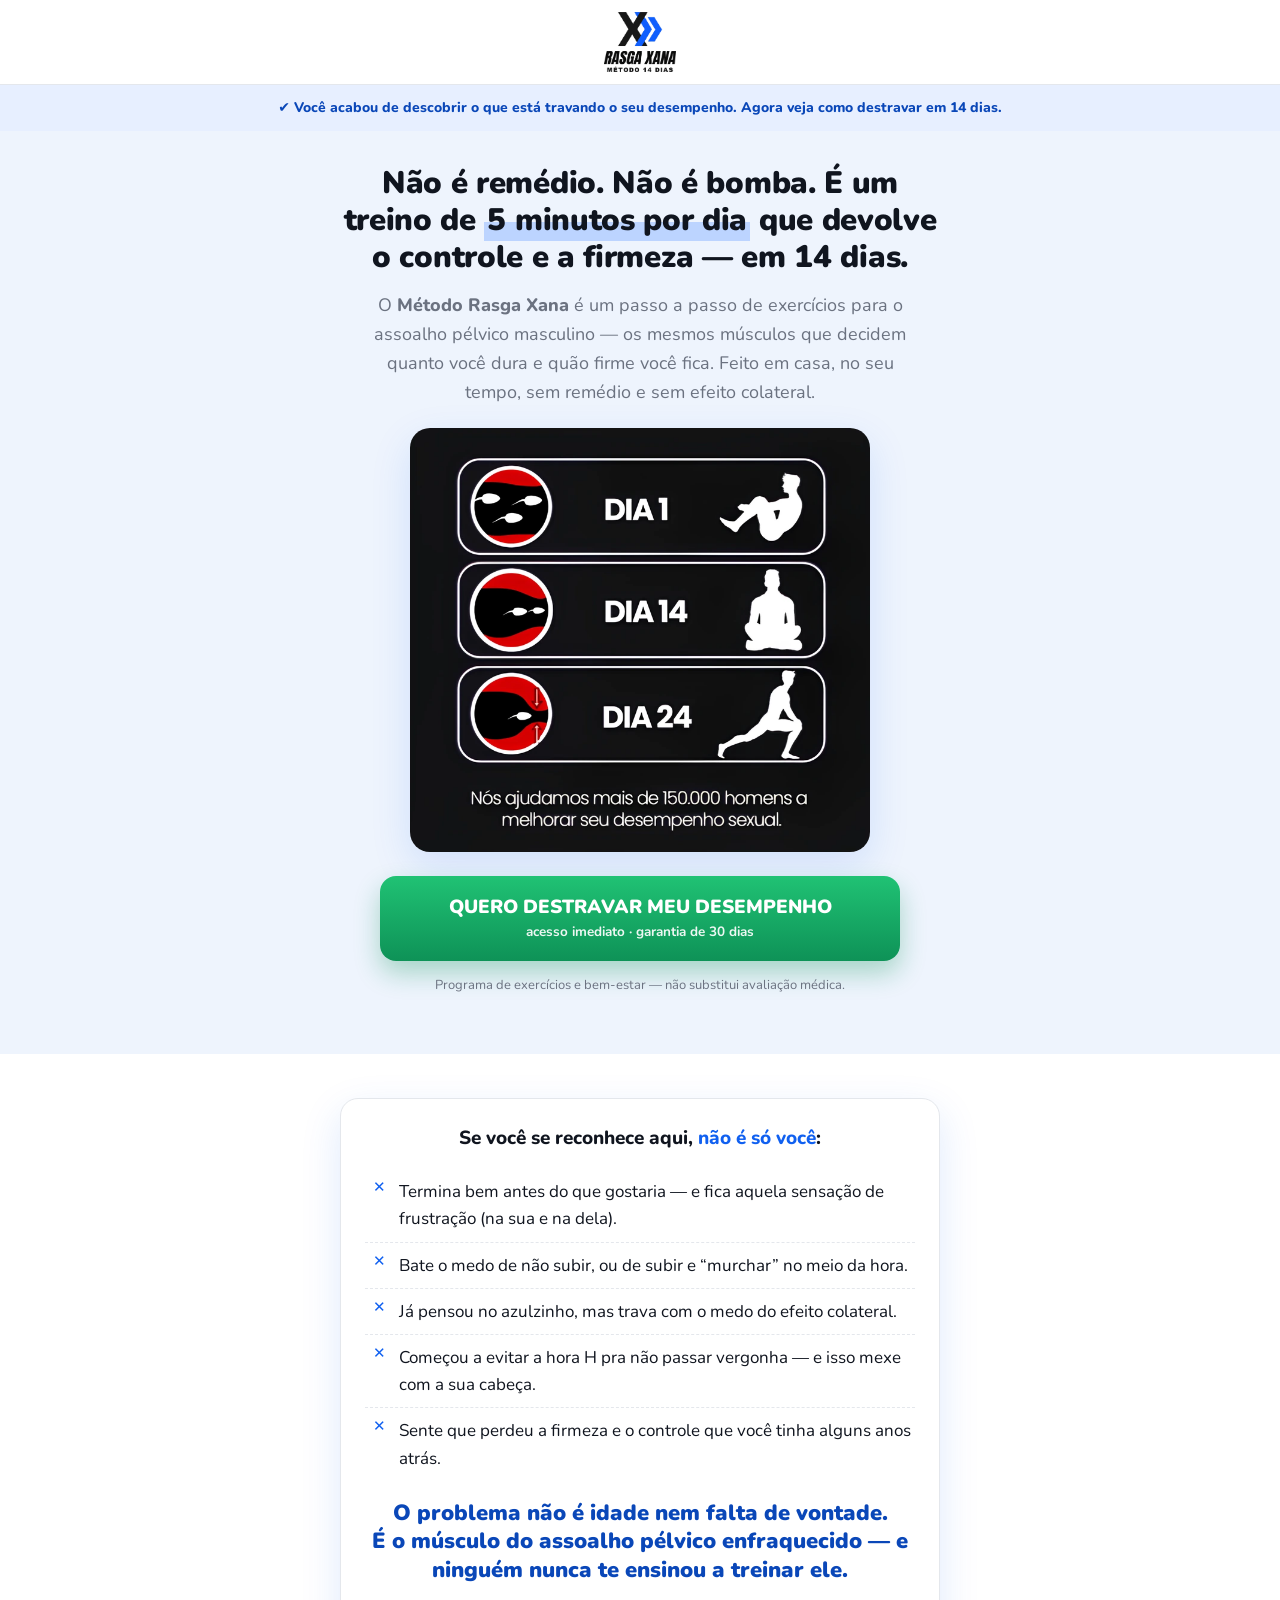
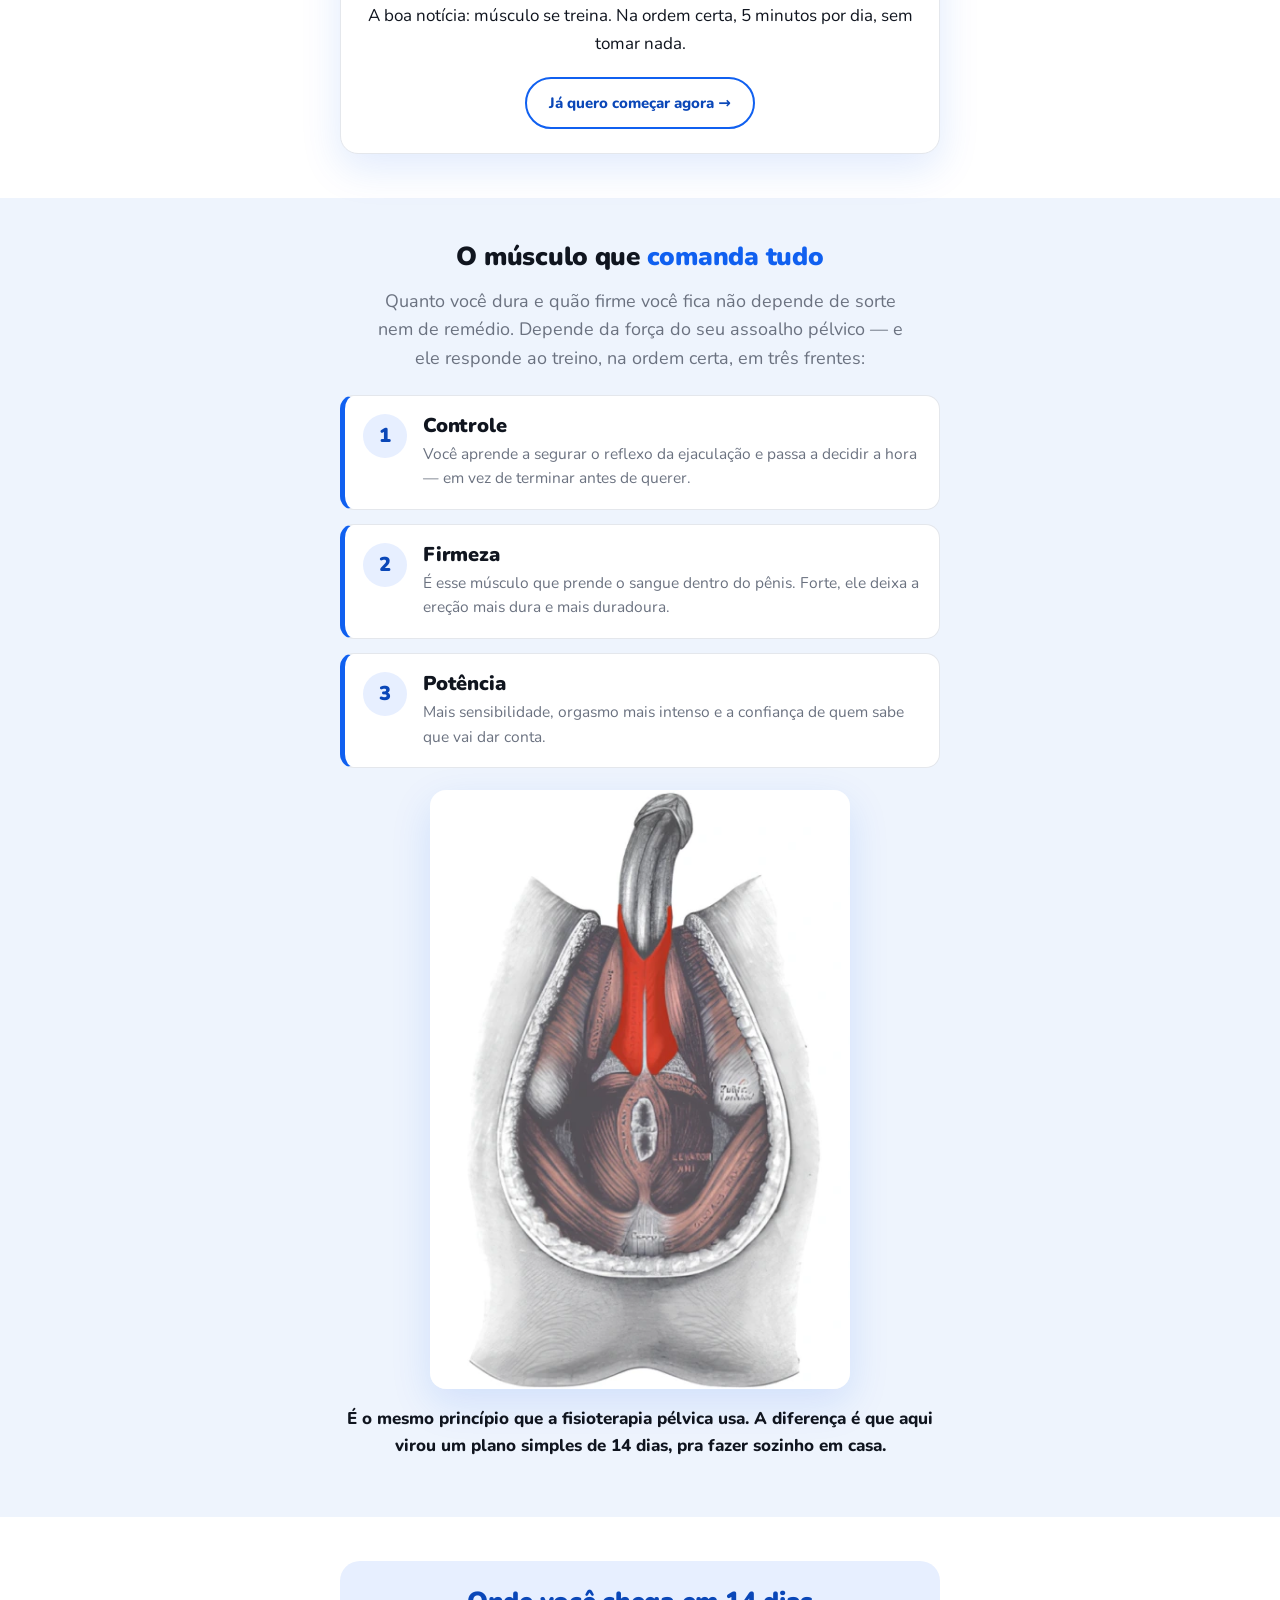
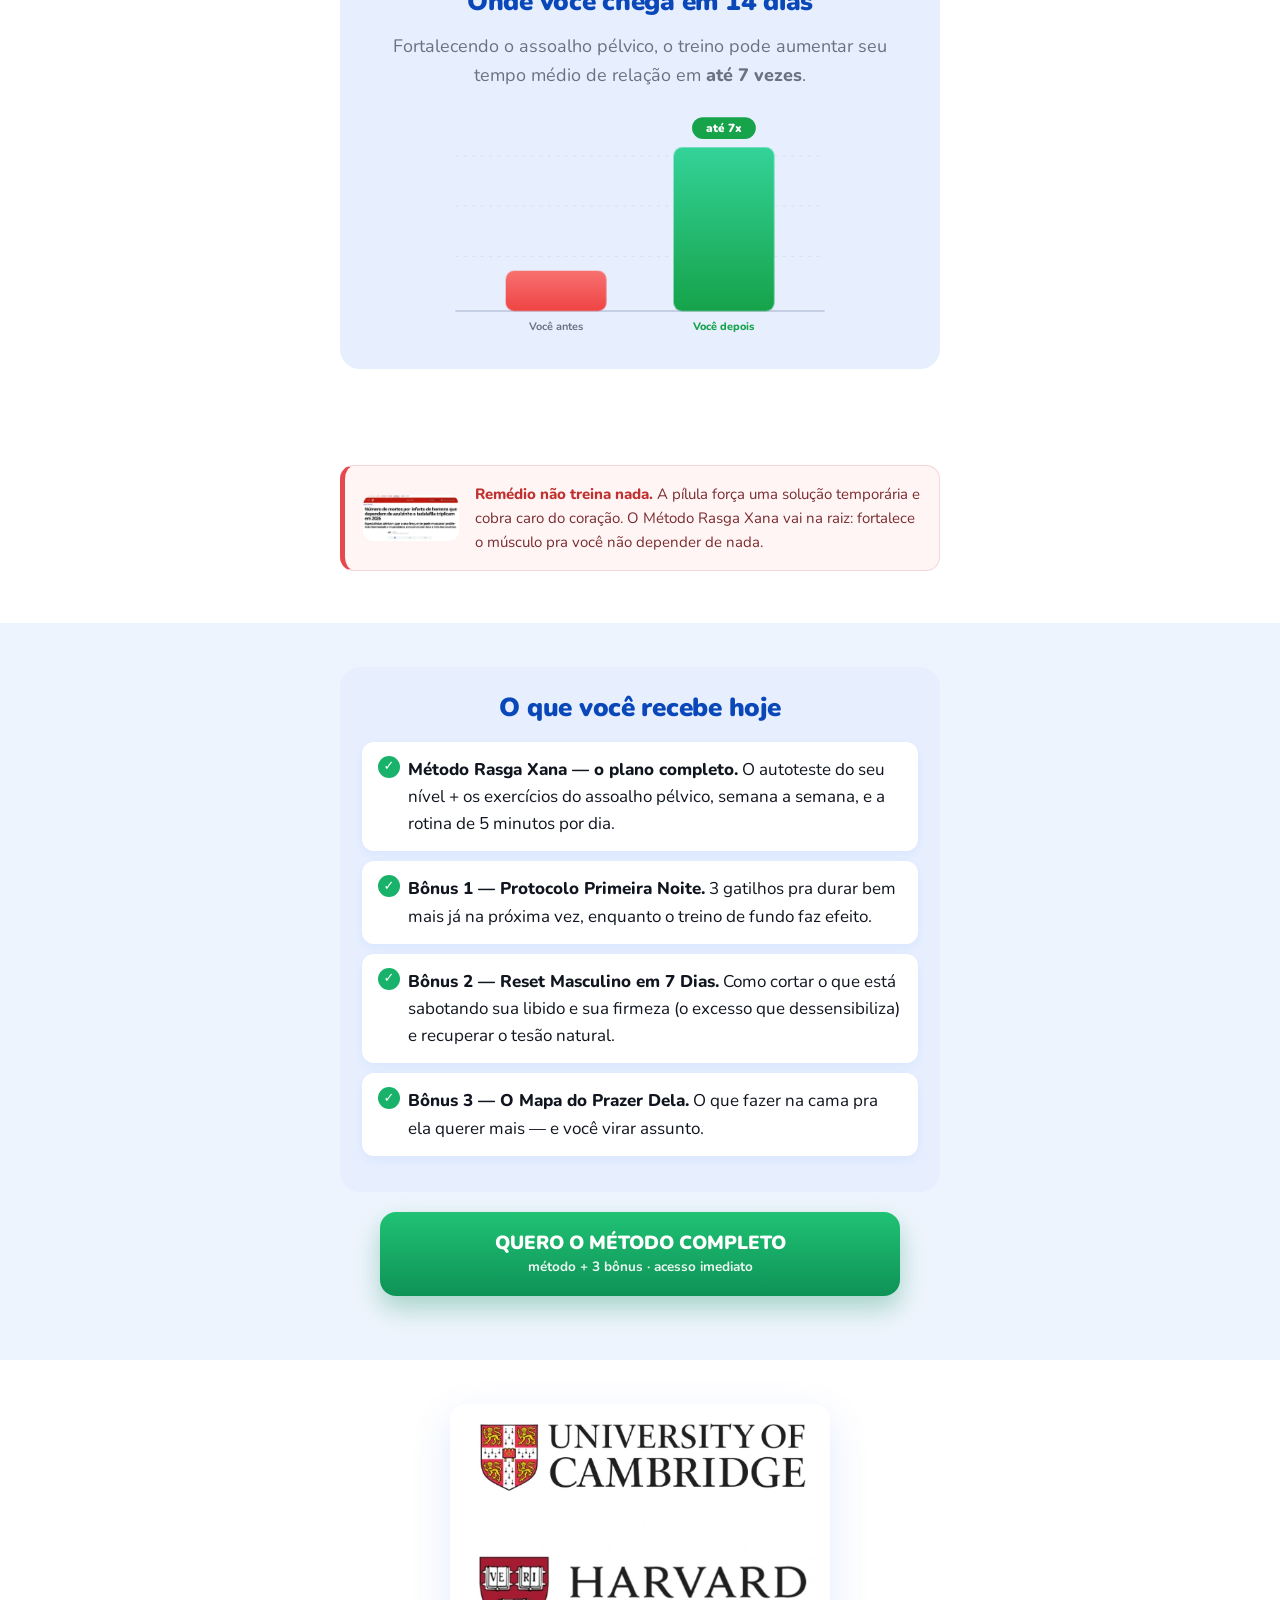
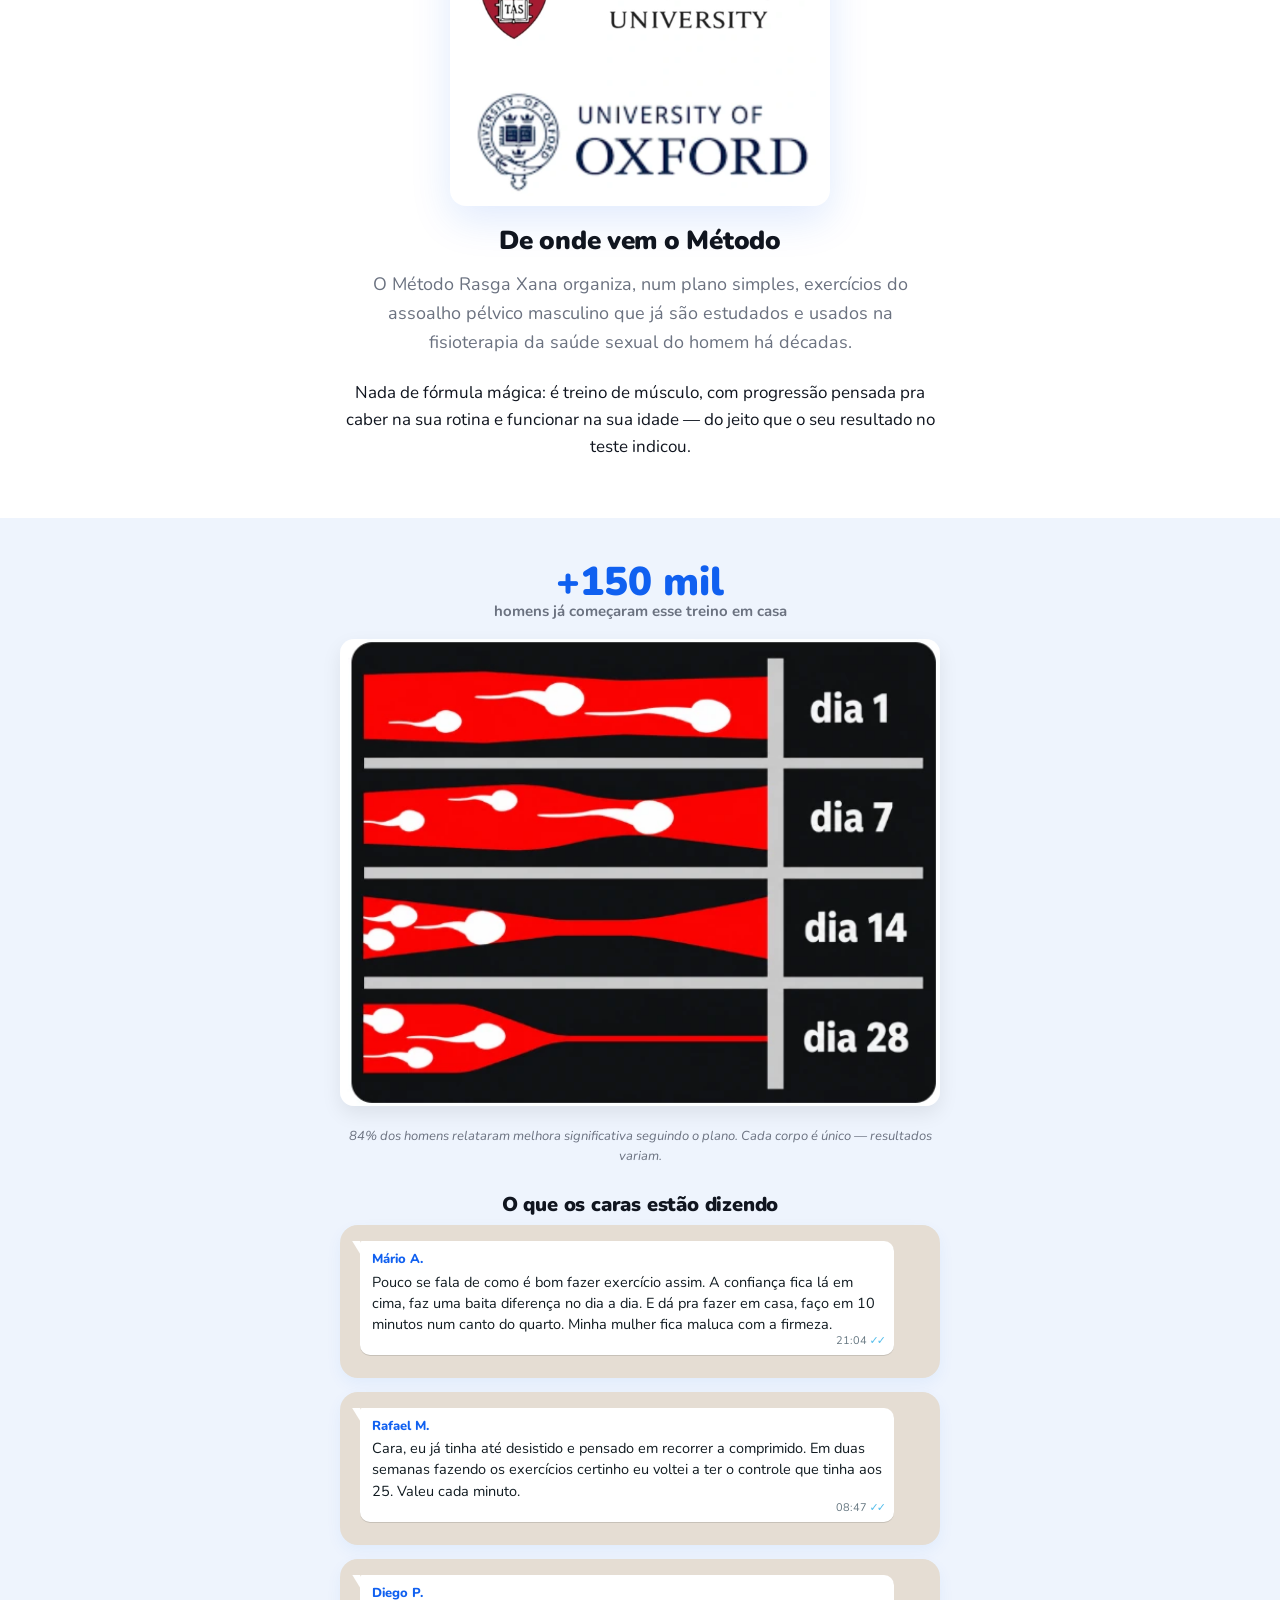
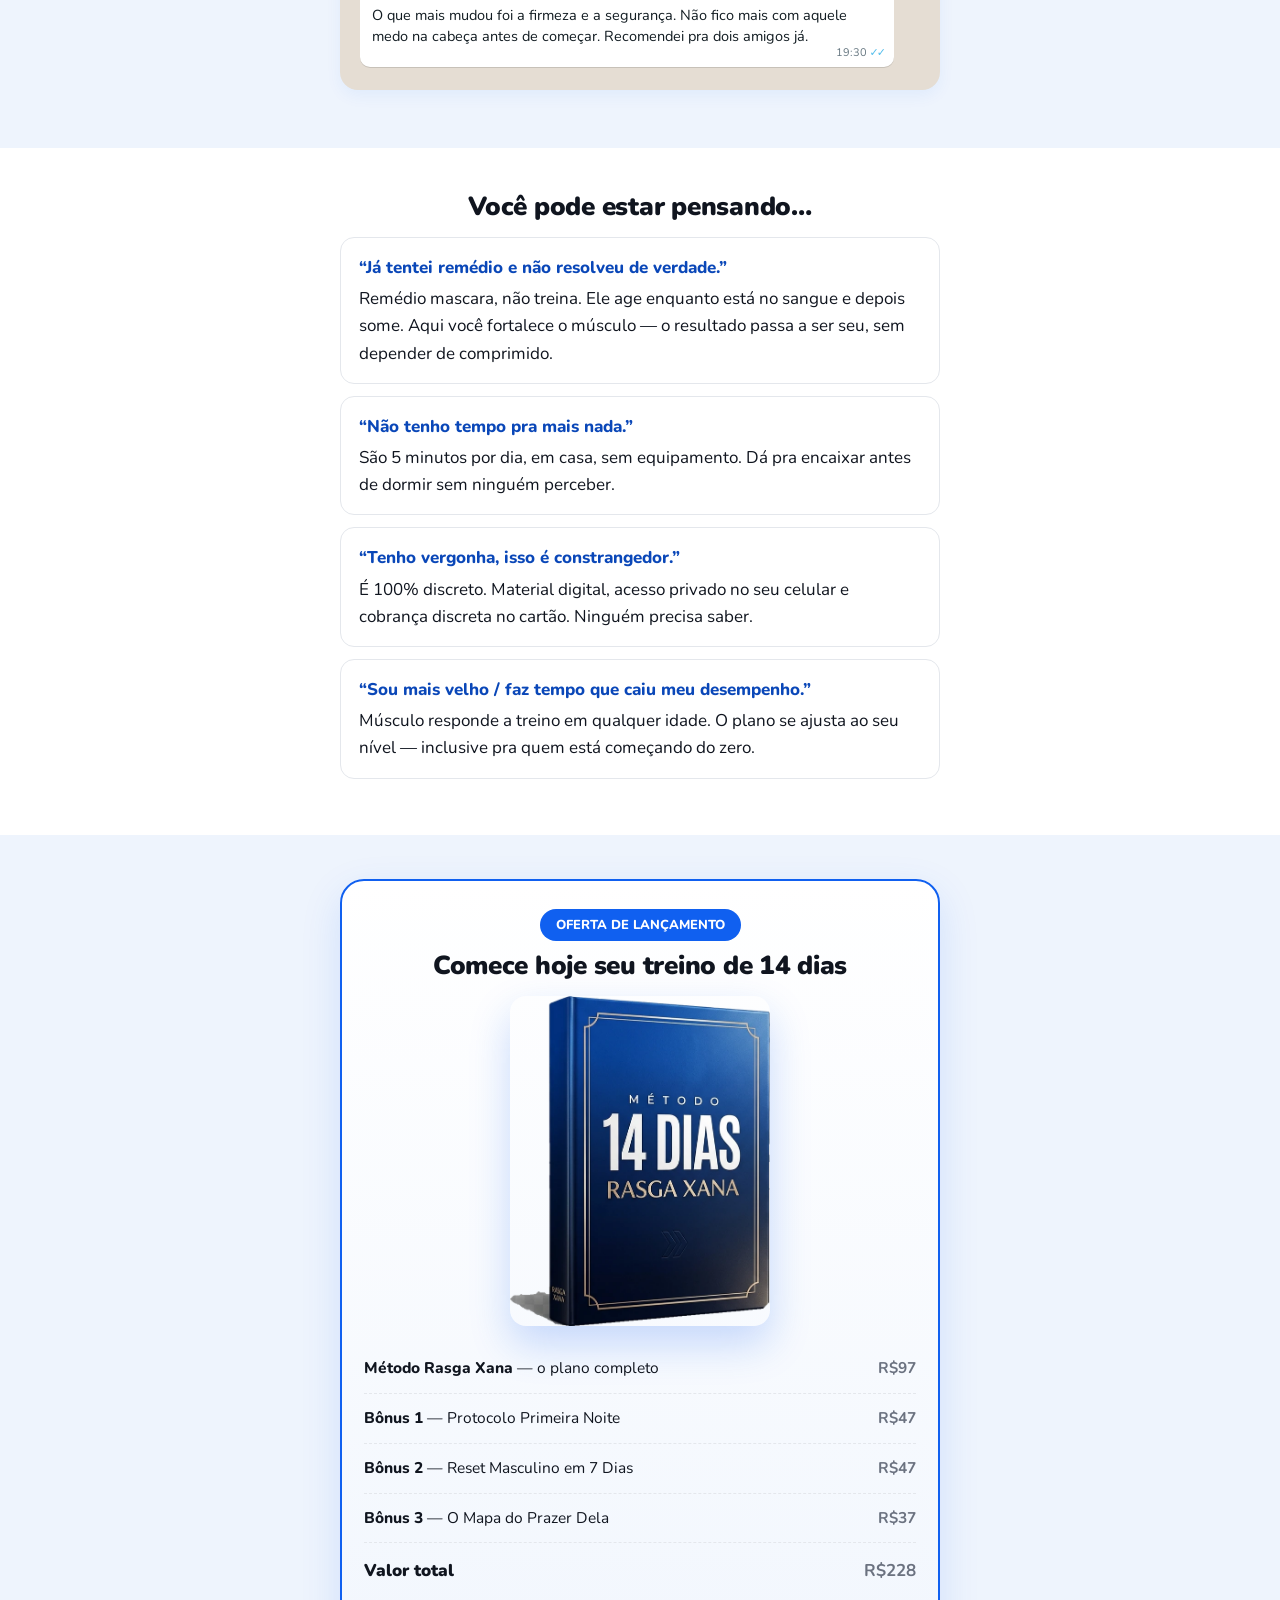
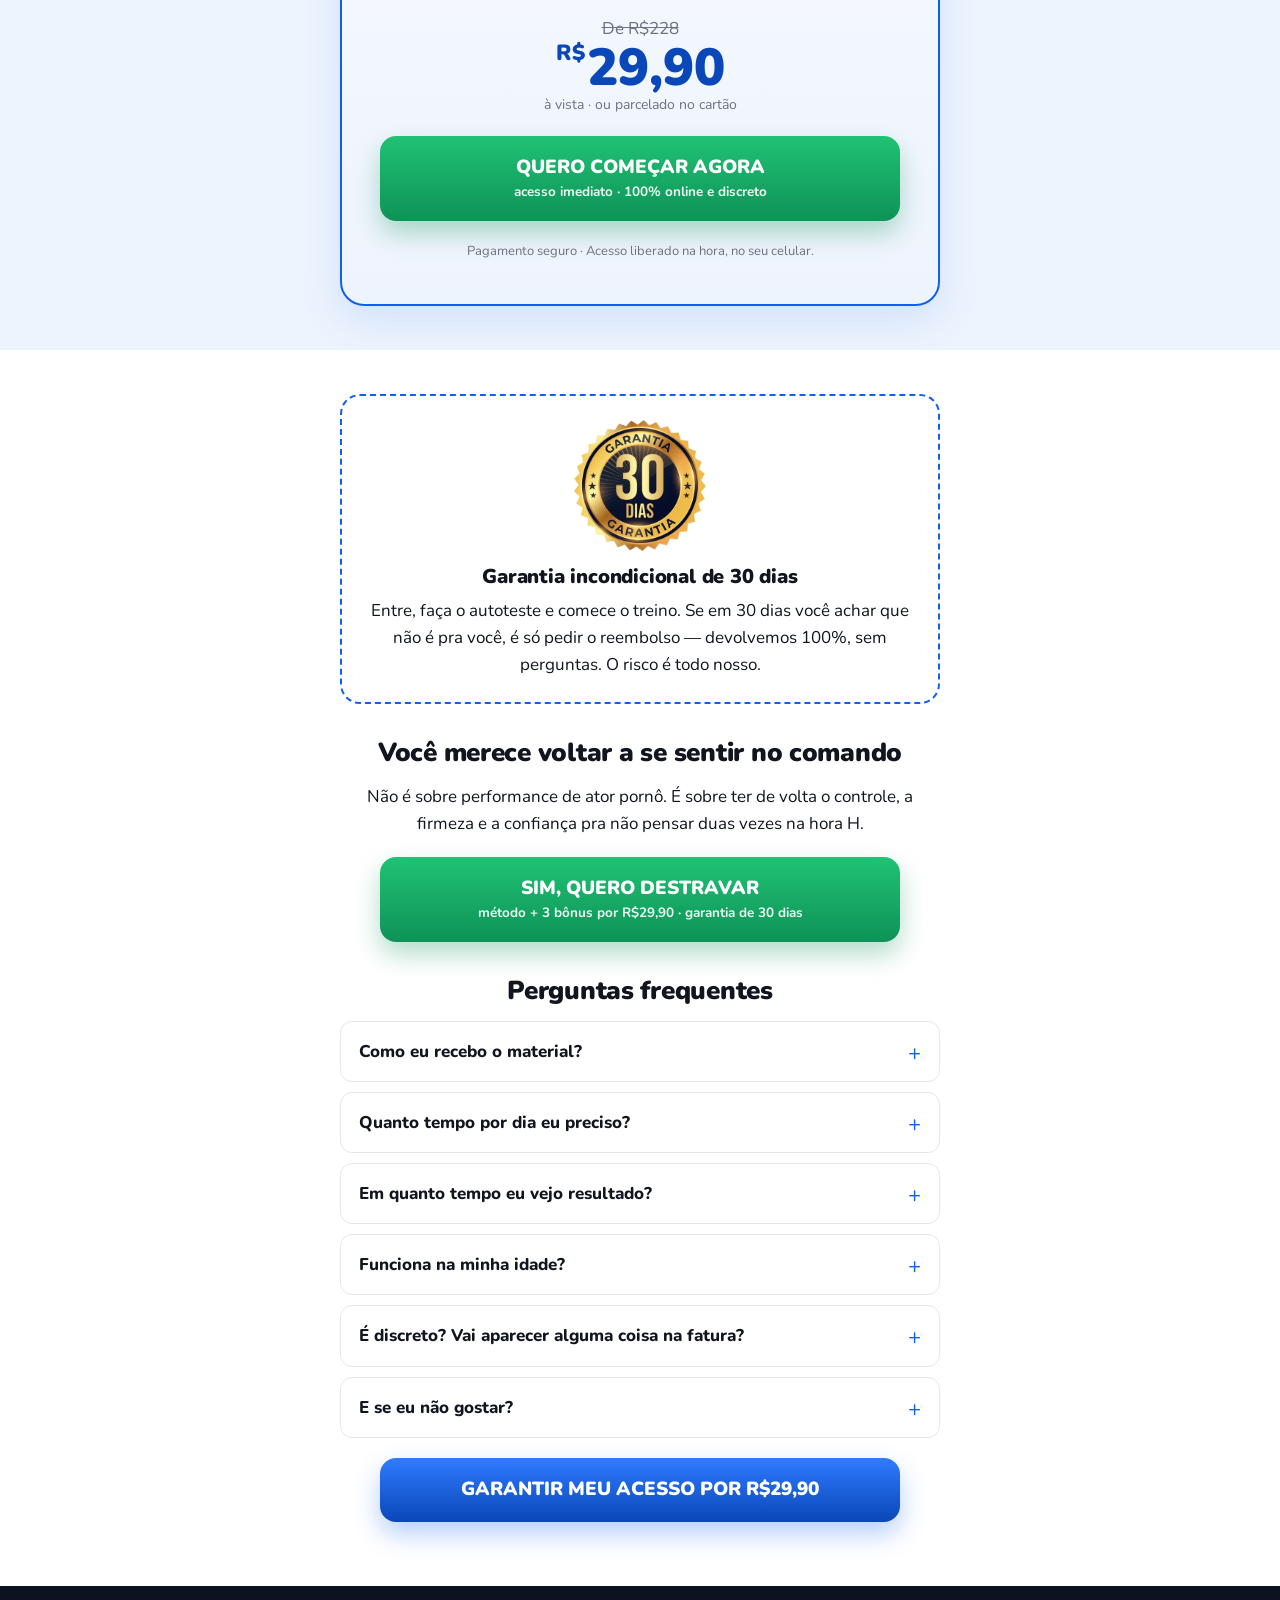
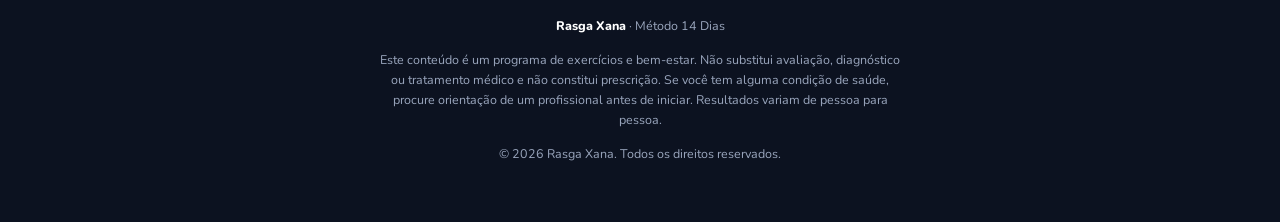
==== pv/index.html @ 9dbd6e77 "PV: callout e título p/ Método Rasga Xana + capa do ebook limpa (maior componente) Co-Authored-By: C" ====
<!DOCTYPE html>
<html lang="pt-BR">
<head>
<meta charset="UTF-8">
<meta name="viewport" content="width=device-width, initial-scale=1.0">
<meta name="theme-color" content="#1060F0">
<title>Método Rasga Xana</title>
<meta name="description" content="O treino de 5 minutos por dia que devolve controle e firmeza em 14 dias — em casa, sem remédio e sem efeito colateral.">

<!-- [PIXEL] Meta Pixel / Utmify entram aqui quando o funil tiver tracking (não copiar os IDs do Reconexão Materna) -->

<link rel="icon" type="image/webp" href="../imagens/logo.webp">
<link rel="preconnect" href="https://fonts.googleapis.com">
<link rel="preconnect" href="https://fonts.gstatic.com" crossorigin>
<link href="https://fonts.googleapis.com/css2?family=Nunito:wght@400;600;700;800;900&display=swap" rel="stylesheet">
<style>
  :root{
    --bg:#eef4fd; --paper:#ffffff; --ink:#10151f; --muted:#6b7280;
    --brand:#1060f0; --brand-d:#0a47b8; --brand-soft:#e7efff; --hi:#bcd4ff;
    --green:#18b26b; --green-d:#0e9257; --line:#e4e7ec;
    --shadow:0 14px 40px rgba(16,96,240,.13);
  }
  *{box-sizing:border-box;-webkit-tap-highlight-color:transparent}
  html{scroll-behavior:smooth}
  body{margin:0;background:var(--bg);color:var(--ink);font-family:'Nunito',system-ui,sans-serif;font-size:17px;line-height:1.6;overflow-x:hidden}
  .wrap{max-width:640px;margin:0 auto;padding:0 20px}
  h1,h2,h3{font-family:'Nunito',sans-serif;font-weight:900;line-height:1.18;letter-spacing:-.01em}
  h1{font-size:31px;margin:0 0 16px}
  h2{font-size:26px;margin:0 0 14px}
  h3{font-size:20px;margin:0 0 8px}
  p{margin:0 0 14px}
  b,strong{font-weight:800}
  .hi{background:linear-gradient(180deg,transparent 55%,var(--hi) 55%);padding:0 3px}
  .brand{color:var(--brand)}
  .center{text-align:center}
  img{max-width:100%;display:block}
  section{padding:44px 0}
  .paper{background:var(--paper)}

  /* header */
  header{background:var(--paper);border-bottom:1px solid var(--line);padding:12px 0;position:relative;z-index:5}
  header img{height:60px;margin:0 auto}

  /* eyebrow bridge (emenda com o quiz) */
  .bridge{background:var(--brand-soft);color:var(--brand-d);text-align:center;font-weight:800;font-size:14px;padding:12px 20px}

  /* hero */
  .hero{padding-top:34px}
  .hero h1{text-align:center}
  .lead{text-align:center;color:var(--muted);font-size:18px;max-width:540px;margin:0 auto 22px}
  .heroimg{border-radius:20px;box-shadow:var(--shadow);margin:0 auto 24px;max-width:460px;width:100%}

  /* buttons */
  .cta{display:block;width:100%;max-width:520px;margin:20px auto;background:linear-gradient(180deg,#20c274,#0e9257);color:#fff;text-align:center;
       text-decoration:none;font-family:'Nunito';font-weight:900;font-size:19px;padding:20px 22px;border-radius:16px;border:0;cursor:pointer;
       box-shadow:0 12px 26px rgba(14,146,87,.32);line-height:1.25;animation:pulse 2.2s infinite}
  .cta small{display:block;font-weight:700;font-size:13.5px;opacity:.92;margin-top:4px}
  @keyframes pulse{0%,100%{transform:scale(1)}50%{transform:scale(1.022)}}
  .cta.alt{background:linear-gradient(180deg,#2f7bff,#0a47b8);box-shadow:0 12px 26px rgba(16,96,240,.3);animation:none}
  .anchor-btn{display:inline-block;background:none;border:2px solid var(--brand);color:var(--brand-d);font-weight:800;font-size:15px;
       padding:12px 22px;border-radius:999px;text-decoration:none;margin:6px auto 0}

  /* identificação */
  .idcard{background:var(--paper);border:1px solid var(--line);border-radius:18px;padding:24px;box-shadow:var(--shadow)}
  .problem{font-family:'Nunito';font-weight:900;font-size:22px;color:var(--brand-d);text-align:center;margin:18px 0;line-height:1.3}
  ul.pain{list-style:none;padding:0;margin:16px 0}
  ul.pain li{padding:9px 0 9px 34px;position:relative;border-bottom:1px dashed var(--line)}
  ul.pain li:last-child{border:0}
  ul.pain li:before{content:"✕";position:absolute;left:8px;top:11px;color:var(--brand);font-size:15px;font-weight:900;line-height:1}

  /* mecanismo (3 pilares) */
  .layers{display:flex;flex-direction:column;gap:14px;margin:22px 0}
  .layer{display:flex;gap:16px;align-items:flex-start;background:var(--paper);border:1px solid var(--line);border-left:5px solid var(--brand);
         border-radius:14px;padding:18px}
  .layer .num{flex:none;width:44px;height:44px;border-radius:50%;background:var(--brand-soft);color:var(--brand-d);
         font-family:'Nunito';font-weight:900;font-size:20px;display:flex;align-items:center;justify-content:center}
  .layer h3{margin-bottom:4px}
  .layer p{margin:0;color:var(--muted);font-size:15.5px}
  .mechimg{border-radius:16px;box-shadow:var(--shadow);margin:6px auto 0;max-width:420px;width:100%}

  /* anti-pílula callout */
  .warn{display:flex;gap:16px;align-items:center;background:#fff5f5;border:1px solid #f6d6d6;border-left:5px solid #e5484d;border-radius:14px;padding:16px 18px;margin:8px 0}
  .warn img{width:96px;flex:none;border-radius:10px}
  .warn p{margin:0;font-size:15px;color:#7a2c2f}
  .warn b{color:#c0322f}

  /* entregáveis */
  .receive{background:var(--brand-soft);border-radius:20px;padding:26px 22px}
  .receive h2{text-align:center;color:var(--brand-d)}
  ul.deliver{list-style:none;padding:0;margin:18px 0 0}
  ul.deliver li{background:var(--paper);border-radius:12px;padding:14px 16px 14px 46px;position:relative;margin-bottom:10px;box-shadow:0 4px 12px rgba(16,96,240,.06)}
  ul.deliver li:before{content:"✓";position:absolute;left:16px;top:14px;width:22px;height:22px;background:var(--green);color:#fff;border-radius:50%;
         font-size:13px;font-weight:900;display:flex;align-items:center;justify-content:center;line-height:1}
  ul.deliver b{color:var(--ink)}

  /* origem/autoridade */
  .authimg{border-radius:16px;box-shadow:var(--shadow);margin:0 auto 20px;max-width:380px;width:100%;background:#fff;padding:10px}

  /* prova */
  .proofnum{text-align:center;font-family:'Nunito';font-weight:900;font-size:40px;color:var(--brand);line-height:1}
  .proofnum small{display:block;font-family:'Nunito';font-size:15px;font-weight:700;color:var(--muted);margin-top:2px}
  .grid{display:grid;grid-template-columns:1fr;gap:14px;margin:20px 0}
  .grid img{border-radius:14px;box-shadow:0 8px 20px rgba(0,0,0,.08);width:100%}

  /* depoimentos (balão de WhatsApp) */
  .wachat{background:#e5ddd3;border-radius:18px;padding:16px 12px 14px;margin-bottom:14px;box-shadow:0 6px 16px rgba(16,96,240,.06)}
  .wabub{position:relative;background:#fff;border-radius:10px;border-top-left-radius:2px;padding:9px 12px 20px;margin:0 34px 9px 8px;box-shadow:0 1px .5px rgba(0,0,0,.13);font-size:14.5px;line-height:1.45;color:#111b21}
  .wabub:before{content:"";position:absolute;top:0;left:-8px;width:8px;height:13px;background:#fff;clip-path:polygon(100% 0,0 0,100% 100%)}
  .wabub .wahead{font-weight:800;font-size:13px;color:var(--brand);margin-bottom:3px}
  .wabub .watime{position:absolute;right:10px;bottom:6px;font-size:11px;color:#667781}
  .wabub .watime b{color:#53bdeb;font-weight:400;letter-spacing:-2px;margin-left:3px}
  .placeholder-note{font-size:12.5px;color:#9aa3af;font-style:italic;text-align:center;margin-top:6px}

  /* objeções */
  .obj{background:var(--paper);border:1px solid var(--line);border-radius:14px;padding:16px 18px;margin-bottom:12px}
  .obj .q{font-weight:800;color:var(--brand-d);margin-bottom:4px}
  .obj .a{color:var(--ink)}

  /* oferta */
  .offer{background:linear-gradient(180deg,#fff,#eef4fd);border:2px solid var(--brand);border-radius:24px;padding:28px 22px;box-shadow:var(--shadow)}
  .offer .badge{display:inline-block;background:var(--brand);color:#fff;font-weight:800;font-size:13px;padding:6px 16px;border-radius:999px;margin-bottom:10px}
  .cover{width:220px;max-width:70%;aspect-ratio:3/4;border-radius:16px;border:1px solid var(--line);margin:6px auto 4px;
         background:linear-gradient(150deg,#1060f0,#0a2a6b);color:#fff;display:flex;flex-direction:column;align-items:center;justify-content:center;gap:6px;text-align:center;padding:16px;box-shadow:var(--shadow)}
  .cover .k{font-size:12px;font-weight:800;letter-spacing:2px;opacity:.85}
  .cover .t{font-size:26px;font-weight:900;line-height:1.1}
  .cover .s{font-size:13px;font-weight:700;opacity:.9}
  .coverimg{width:260px;max-width:78%;height:auto;margin:6px auto 4px;border-radius:16px;
         box-shadow:0 18px 40px rgba(16,96,240,.22);display:block}
  .sealimg{width:132px;height:auto;margin:0 auto 14px;display:block}
  .stack{list-style:none;padding:0;margin:18px 0}
  .stack li{display:flex;justify-content:space-between;gap:12px;padding:12px 0;border-bottom:1px dashed var(--line);font-size:15.5px}
  .stack li b{font-weight:800}
  .stack .val{color:var(--muted);white-space:nowrap;font-weight:700}
  .stack .total{border:0;font-weight:900;font-size:17px;padding-top:14px}
  .price{text-align:center;margin:14px 0}
  .price .from{color:var(--muted);text-decoration:line-through;font-size:17px}
  .price .now{font-family:'Nunito';font-weight:900;font-size:52px;color:var(--brand-d);line-height:1}
  .price .now small{font-size:22px;vertical-align:top;margin-right:2px}
  .price .cond{color:var(--muted);font-size:14px}

  /* garantia */
  .guarantee{background:var(--paper);border:2px dashed var(--brand);border-radius:20px;padding:24px;text-align:center}
  .seal{width:96px;height:96px;border-radius:50%;background:var(--brand-soft);color:var(--brand-d);margin:0 auto 14px;
        display:flex;flex-direction:column;align-items:center;justify-content:center;font-family:'Nunito';font-weight:900;line-height:1;border:3px solid var(--brand)}
  .seal .big{font-size:30px}
  .seal .sm{font-size:11px;letter-spacing:1px;margin-top:2px}

  /* faq */
  details{background:var(--paper);border:1px solid var(--line);border-radius:12px;margin-bottom:10px;overflow:hidden}
  summary{padding:16px 44px 16px 18px;font-weight:800;cursor:pointer;position:relative;list-style:none}
  summary::-webkit-details-marker{display:none}
  summary:after{content:"+";position:absolute;right:18px;top:14px;font-size:22px;color:var(--brand);font-weight:400}
  details[open] summary:after{content:"–"}
  details .body{padding:0 18px 16px;color:var(--muted)}

  footer{background:#0c1220;color:#9aa6bd;font-size:12.5px;line-height:1.6;padding:30px 0 44px;text-align:center}
  .disc{max-width:560px;margin:0 auto}
  footer b{color:#fff}
  @media(max-width:520px){ h1{font-size:27px} .price .now{font-size:46px} section{padding:36px 0} }

  /* evolução antes × depois (comparativo animado) */
  .evo{background:var(--brand-soft);border-radius:20px;padding:26px 18px 20px}
  .evo h2{text-align:center;color:var(--brand-d)}
  .evochart{max-width:470px;margin:8px auto 0}
  .evochart svg{width:100%;height:auto;display:block}
  .ch-bar{transform:scaleY(0);transform-box:fill-box;transform-origin:bottom}
  .evochart.in .ch-bar{animation:chGrow .9s cubic-bezier(.22,1,.36,1) forwards}
  .evochart.in .ch-bar.b2{animation-delay:.35s}
  @keyframes chGrow{to{transform:scaleY(1)}}
  .ch-badge{opacity:0;transform:translateY(6px) scale(.9);transform-box:fill-box;transform-origin:center}
  .evochart.in .ch-badge{animation:chBadge .5s cubic-bezier(.34,1.56,.64,1) 1.1s forwards}
  @keyframes chBadge{to{opacity:1;transform:translateY(0) scale(1)}}
  @media(prefers-reduced-motion:reduce){.ch-bar,.ch-badge{animation:none!important;opacity:1;transform:none}}
</style>
</head>
<body>

<header><img src="../imagens/logo.webp" alt="Método 14 Dias"></header>

<div class="bridge">✔ Você acabou de descobrir o que está travando o seu desempenho. Agora veja como destravar em 14 dias.</div>

<!-- ============ BLOCO 1 — HEADLINE + PROMESSA ============ -->
<section class="hero">
  <div class="wrap">
    <h1 class="center">Não é remédio. Não é bomba. É um treino de <span class="hi">5 minutos por dia</span> que devolve o controle e a firmeza — em 14 dias.</h1>
    <p class="lead">O <b>Método Rasga Xana</b> é um passo a passo de exercícios para o assoalho pélvico masculino — os mesmos músculos que decidem quanto você dura e quão firme você fica. Feito em casa, no seu tempo, sem remédio e sem efeito colateral.</p>
    <img class="heroimg" src="../imagens/img5.webp" alt="Evolução do desempenho — Dia 1, Dia 14, Dia 24">
    <a class="cta" href="#oferta">QUERO DESTRAVAR MEU DESEMPENHO<small>acesso imediato · garantia de 30 dias</small></a>
    <p class="center" style="font-size:13px;color:var(--muted);margin-top:-6px">Programa de exercícios e bem-estar — não substitui avaliação médica.</p>
  </div>
</section>

<!-- ============ BLOCO 2 — IDENTIFICAÇÃO + PROBLEMA ============ -->
<section class="paper">
  <div class="wrap">
    <div class="idcard">
      <p class="center" style="font-weight:800;font-size:19px">Se você se reconhece aqui, <span class="brand">não é só você</span>:</p>
      <ul class="pain">
        <li>Termina bem antes do que gostaria — e fica aquela sensação de frustração (na sua e na dela).</li>
        <li>Bate o medo de não subir, ou de subir e “murchar” no meio da hora.</li>
        <li>Já pensou no azulzinho, mas trava com o medo do efeito colateral.</li>
        <li>Começou a evitar a hora H pra não passar vergonha — e isso mexe com a sua cabeça.</li>
        <li>Sente que perdeu a firmeza e o controle que você tinha alguns anos atrás.</li>
      </ul>
      <div class="problem">O problema não é idade nem falta de vontade.<br>É o músculo do assoalho pélvico enfraquecido — e ninguém nunca te ensinou a treinar ele.</div>
      <p class="center">A boa notícia: músculo se treina. Na ordem certa, 5 minutos por dia, sem tomar nada.</p>
      <div class="center"><a class="anchor-btn" href="#oferta">Já quero começar agora →</a></div>
    </div>
  </div>
</section>

<!-- ============ BLOCO 3 — MECANISMO ============ -->
<section>
  <div class="wrap">
    <h2 class="center">O músculo que <span class="brand">comanda tudo</span></h2>
    <p class="center lead">Quanto você dura e quão firme você fica não depende de sorte nem de remédio. Depende da força do seu assoalho pélvico — e ele responde ao treino, na ordem certa, em três frentes:</p>
    <div class="layers">
      <div class="layer"><div class="num">1</div><div><h3>Controle</h3><p>Você aprende a segurar o reflexo da ejaculação e passa a decidir a hora — em vez de terminar antes de querer.</p></div></div>
      <div class="layer"><div class="num">2</div><div><h3>Firmeza</h3><p>É esse músculo que prende o sangue dentro do pênis. Forte, ele deixa a ereção mais dura e mais duradoura.</p></div></div>
      <div class="layer"><div class="num">3</div><div><h3>Potência</h3><p>Mais sensibilidade, orgasmo mais intenso e a confiança de quem sabe que vai dar conta.</p></div></div>
    </div>
    <img class="mechimg" src="../imagens/img12.webp" alt="Anatomia do assoalho pélvico — músculo bulbocavernoso">
    <p class="center" style="font-weight:800;margin-top:16px">É o mesmo princípio que a fisioterapia pélvica usa. A diferença é que aqui virou um plano simples de 14 dias, pra fazer sozinho em casa.</p>
  </div>
</section>

<!-- ============ ANTES × DEPOIS ============ -->
<section class="paper">
  <div class="wrap">
    <div class="evo">
      <h2>Onde você chega em 14 dias</h2>
      <p class="center lead" style="margin-bottom:2px">Fortalecendo o assoalho pélvico, o treino pode aumentar seu tempo médio de relação em <b>até 7 vezes</b>.</p>
      <div class="evochart" id="evochart">
        <svg viewBox="0 0 560 300" role="img" aria-label="Comparativo: você antes e depois do método">
          <defs>
            <linearGradient id="barBefore" x1="0" y1="0" x2="0" y2="1"><stop offset="0" stop-color="#F87171"/><stop offset="1" stop-color="#EF4444"/></linearGradient>
            <linearGradient id="barAfter" x1="0" y1="0" x2="0" y2="1"><stop offset="0" stop-color="#34D399"/><stop offset="1" stop-color="#16A34A"/></linearGradient>
          </defs>
          <g stroke="#D5DEEF" stroke-dasharray="4 6"><line x1="60" y1="70" x2="500" y2="70"/><line x1="60" y1="130" x2="500" y2="130"/><line x1="60" y1="190" x2="500" y2="190"/></g>
          <line x1="60" y1="255" x2="500" y2="255" stroke="#B9C4DA" stroke-width="2"/>
          <rect class="ch-bar" x="120" y="207" width="120" height="48" rx="10" fill="url(#barBefore)"/>
          <rect class="ch-bar b2" x="320" y="60" width="120" height="195" rx="10" fill="url(#barAfter)"/>
          <g class="ch-badge"><rect x="342" y="24" width="76" height="26" rx="13" fill="#16A34A"/><text x="380" y="42" text-anchor="middle" font-size="14" font-weight="900" fill="#fff">até 7x</text></g>
          <text x="180" y="278" text-anchor="middle" font-size="13" font-weight="700" fill="#6B7280">Você antes</text>
          <text x="380" y="278" text-anchor="middle" font-size="13" font-weight="800" fill="#16A34A">Você depois</text>
        </svg>
      </div>
    </div>
  </div>
</section>

<!-- ============ ANTI-PÍLULA ============ -->
<section class="paper">
  <div class="wrap">
    <div class="warn">
      <img src="../imagens/img11.webp" alt="Alerta sobre riscos de comprimidos de efeito rápido">
      <p><b>Remédio não treina nada.</b> A pílula força uma solução temporária e cobra caro do coração. O Método Rasga Xana vai na raiz: fortalece o músculo pra você não depender de nada.</p>
    </div>
  </div>
</section>

<!-- ============ O QUE VOCÊ RECEBE ============ -->
<section>
  <div class="wrap">
    <div class="receive">
      <h2>O que você recebe hoje</h2>
      <ul class="deliver">
        <li><b>Método Rasga Xana — o plano completo.</b> O autoteste do seu nível + os exercícios do assoalho pélvico, semana a semana, e a rotina de 5 minutos por dia.</li>
        <li><b>Bônus 1 — Protocolo Primeira Noite.</b> 3 gatilhos pra durar bem mais já na próxima vez, enquanto o treino de fundo faz efeito.</li>
        <li><b>Bônus 2 — Reset Masculino em 7 Dias.</b> Como cortar o que está sabotando sua libido e sua firmeza (o excesso que dessensibiliza) e recuperar o tesão natural.</li>
        <li><b>Bônus 3 — O Mapa do Prazer Dela.</b> O que fazer na cama pra ela querer mais — e você virar assunto.</li>
      </ul>
    </div>
    <a class="cta" href="#oferta">QUERO O MÉTODO COMPLETO<small>método + 3 bônus · acesso imediato</small></a>
  </div>
</section>

<!-- ============ ORIGEM / AUTORIDADE ============ -->
<section class="paper">
  <div class="wrap">
    <img class="authimg" src="../imagens/img14.webp" alt="Pesquisa de universidades de referência">
    <h2 class="center">De onde vem o Método</h2>
    <p class="center lead">O Método Rasga Xana organiza, num plano simples, exercícios do assoalho pélvico masculino que já são estudados e usados na fisioterapia da saúde sexual do homem há décadas.</p>
    <p class="center">Nada de fórmula mágica: é treino de músculo, com progressão pensada pra caber na sua rotina e funcionar na sua idade — do jeito que o seu resultado no teste indicou.</p>
  </div>
</section>

<!-- ============ BLOCO 4 — PROVA ============ -->
<section>
  <div class="wrap">
    <div class="proofnum">+150 mil<small>homens já começaram esse treino em casa</small></div>
    <div class="grid">
      <img src="../imagens/img10.webp" alt="Evolução da força do músculo — dia 1, 7, 14, 28">
    </div>
    <p class="center" style="font-size:13px;color:var(--muted);font-style:italic">84% dos homens relataram melhora significativa seguindo o plano. Cada corpo é único — resultados variam.</p>

    <h3 class="center" style="margin-top:26px">O que os caras estão dizendo</h3>
    <div class="wachat">
      <div class="wabub"><div class="wahead">Mário A.</div>Pouco se fala de como é bom fazer exercício assim. A confiança fica lá em cima, faz uma baita diferença no dia a dia. E dá pra fazer em casa, faço em 10 minutos num canto do quarto. Minha mulher fica maluca com a firmeza.<span class="watime">21:04<b>✓✓</b></span></div>
    </div>
    <div class="wachat">
      <div class="wabub"><div class="wahead">Rafael M.</div>Cara, eu já tinha até desistido e pensado em recorrer a comprimido. Em duas semanas fazendo os exercícios certinho eu voltei a ter o controle que tinha aos 25. Valeu cada minuto.<span class="watime">08:47<b>✓✓</b></span></div>
    </div>
    <div class="wachat">
      <div class="wabub"><div class="wahead">Diego P.</div>O que mais mudou foi a firmeza e a segurança. Não fico mais com aquele medo na cabeça antes de começar. Recomendei pra dois amigos já.<span class="watime">19:30<b>✓✓</b></span></div>
    </div>
  </div>
</section>

<!-- ============ OBJEÇÕES ============ -->
<section class="paper">
  <div class="wrap">
    <h2 class="center">Você pode estar pensando…</h2>
    <div class="obj"><div class="q">“Já tentei remédio e não resolveu de verdade.”</div><div class="a">Remédio mascara, não treina. Ele age enquanto está no sangue e depois some. Aqui você fortalece o músculo — o resultado passa a ser seu, sem depender de comprimido.</div></div>
    <div class="obj"><div class="q">“Não tenho tempo pra mais nada.”</div><div class="a">São 5 minutos por dia, em casa, sem equipamento. Dá pra encaixar antes de dormir sem ninguém perceber.</div></div>
    <div class="obj"><div class="q">“Tenho vergonha, isso é constrangedor.”</div><div class="a">É 100% discreto. Material digital, acesso privado no seu celular e cobrança discreta no cartão. Ninguém precisa saber.</div></div>
    <div class="obj"><div class="q">“Sou mais velho / faz tempo que caiu meu desempenho.”</div><div class="a">Músculo responde a treino em qualquer idade. O plano se ajusta ao seu nível — inclusive pra quem está começando do zero.</div></div>
  </div>
</section>

<!-- ============ BLOCO 5 — OFERTA ============ -->
<section id="oferta">
  <div class="wrap">
    <div class="offer">
      <div class="center"><span class="badge">OFERTA DE LANÇAMENTO</span></div>
      <h2 class="center">Comece hoje seu treino de 14 dias</h2>
      <!-- [IMAGEM: trocar por um mockup real da capa do produto quando tiver] -->
      <img class="coverimg" src="../imagens/produto-rasga-xana.webp" alt="Método Rasga Xana — o produto" onerror="this.style.display='none'">
      <ul class="stack">
        <li><span><b>Método Rasga Xana</b> — o plano completo</span><span class="val">R$97</span></li>
        <li><span><b>Bônus 1</b> — Protocolo Primeira Noite</span><span class="val">R$47</span></li>
        <li><span><b>Bônus 2</b> — Reset Masculino em 7 Dias</span><span class="val">R$47</span></li>
        <li><span><b>Bônus 3</b> — O Mapa do Prazer Dela</span><span class="val">R$37</span></li>
        <li class="total"><span>Valor total</span><span class="val">R$228</span></li>
      </ul>
      <div class="price">
        <div class="from">De R$228</div>
        <div class="now"><small>R$</small>29,90</div>
        <div class="cond">à vista · ou parcelado no cartão</div>
      </div>
      <!-- [CHECKOUT] trocar o href="#" pelo link real do checkout (Kiwify/Hotmart/Cakto) -->
      <a class="cta" href="#">QUERO COMEÇAR AGORA<small>acesso imediato · 100% online e discreto</small></a>
      <p class="center" style="font-size:13px;color:var(--muted)">Pagamento seguro · Acesso liberado na hora, no seu celular.</p>
    </div>
  </div>
</section>

<!-- ============ BLOCO 6 — GARANTIA + FECHAMENTO + FAQ ============ -->
<section class="paper">
  <div class="wrap">
    <div class="guarantee">
      <img class="sealimg" src="../imagens/garantia30dias.webp" alt="Selo de garantia de 30 dias">
      <h3>Garantia incondicional de 30 dias</h3>
      <p style="margin:0">Entre, faça o autoteste e comece o treino. Se em 30 dias você achar que não é pra você, é só pedir o reembolso — devolvemos 100%, sem perguntas. O risco é todo nosso.</p>
    </div>

    <h2 class="center" style="margin-top:34px">Você merece voltar a se sentir no comando</h2>
    <p class="center">Não é sobre performance de ator pornô. É sobre ter de volta o controle, a firmeza e a confiança pra não pensar duas vezes na hora H.</p>
    <!-- [CHECKOUT] -->
    <a class="cta" href="#">SIM, QUERO DESTRAVAR<small>método + 3 bônus por R$29,90 · garantia de 30 dias</small></a>

    <h2 class="center" style="margin-top:34px">Perguntas frequentes</h2>
    <details><summary>Como eu recebo o material?</summary><div class="body">Assim que o pagamento é confirmado, você recebe o acesso por e-mail. É 100% online — abre no celular, tablet ou computador, quando e quantas vezes quiser.</div></details>
    <details><summary>Quanto tempo por dia eu preciso?</summary><div class="body">5 minutos por dia. A rotina foi desenhada pra caber na vida real, sem academia e sem equipamento.</div></details>
    <details><summary>Em quanto tempo eu vejo resultado?</summary><div class="body">Com o Protocolo Primeira Noite (bônus), muitos homens sentem diferença já na primeira semana. O plano completo de fortalecimento roda em 14 dias. Cada corpo responde no seu tempo.</div></details>
    <details><summary>Funciona na minha idade?</summary><div class="body">Sim. O músculo responde a treino em qualquer idade, e o plano se ajusta ao nível que você indicou no teste — do iniciante ao mais avançado.</div></details>
    <details><summary>É discreto? Vai aparecer alguma coisa na fatura?</summary><div class="body">Tudo é discreto: o material é digital e privado, e a cobrança aparece de forma neutra no cartão. Ninguém além de você precisa saber.</div></details>
    <details><summary>E se eu não gostar?</summary><div class="body">Você tem 30 dias de garantia incondicional. Não gostou, devolvemos 100% do valor, sem perguntas.</div></details>

    <!-- [CHECKOUT] -->
    <a class="cta alt" href="#">GARANTIR MEU ACESSO POR R$29,90</a>
  </div>
</section>

<footer>
  <div class="wrap disc">
    <p><b>Rasga Xana</b> · Método 14 Dias</p>
    <p>Este conteúdo é um programa de exercícios e bem-estar. Não substitui avaliação, diagnóstico ou tratamento médico e não constitui prescrição. Se você tem alguma condição de saúde, procure orientação de um profissional antes de iniciar. Resultados variam de pessoa para pessoa.</p>
    <p>© 2026 Rasga Xana. Todos os direitos reservados.</p>
  </div>
</footer>

<script>
  (function(){
    var el = document.getElementById('evochart');
    if(!el) return;
    if(!('IntersectionObserver' in window)){ el.classList.add('in'); return; }
    var io = new IntersectionObserver(function(entries){
      entries.forEach(function(e){ if(e.isIntersecting){ el.classList.add('in'); io.disconnect(); } });
    }, { threshold: 0.4 });
    io.observe(el);
  })();
</script>

</body>
</html>
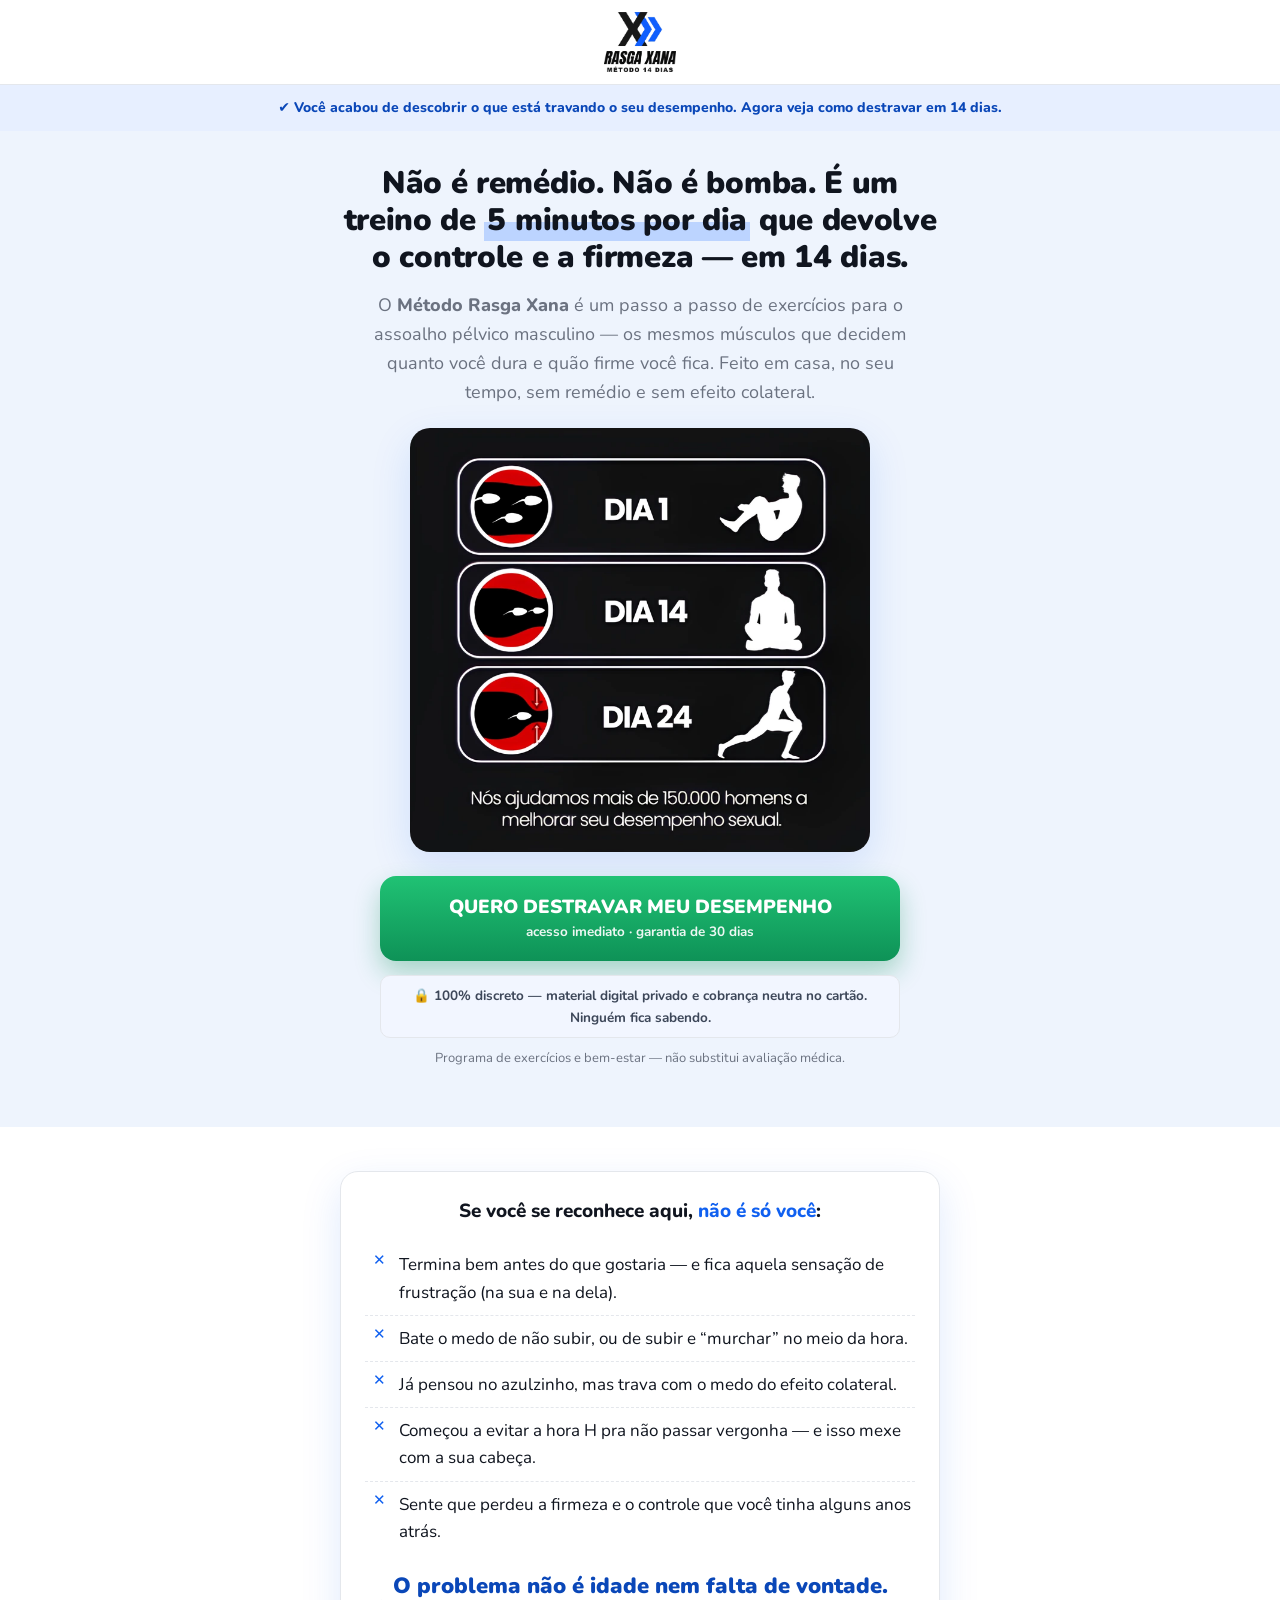
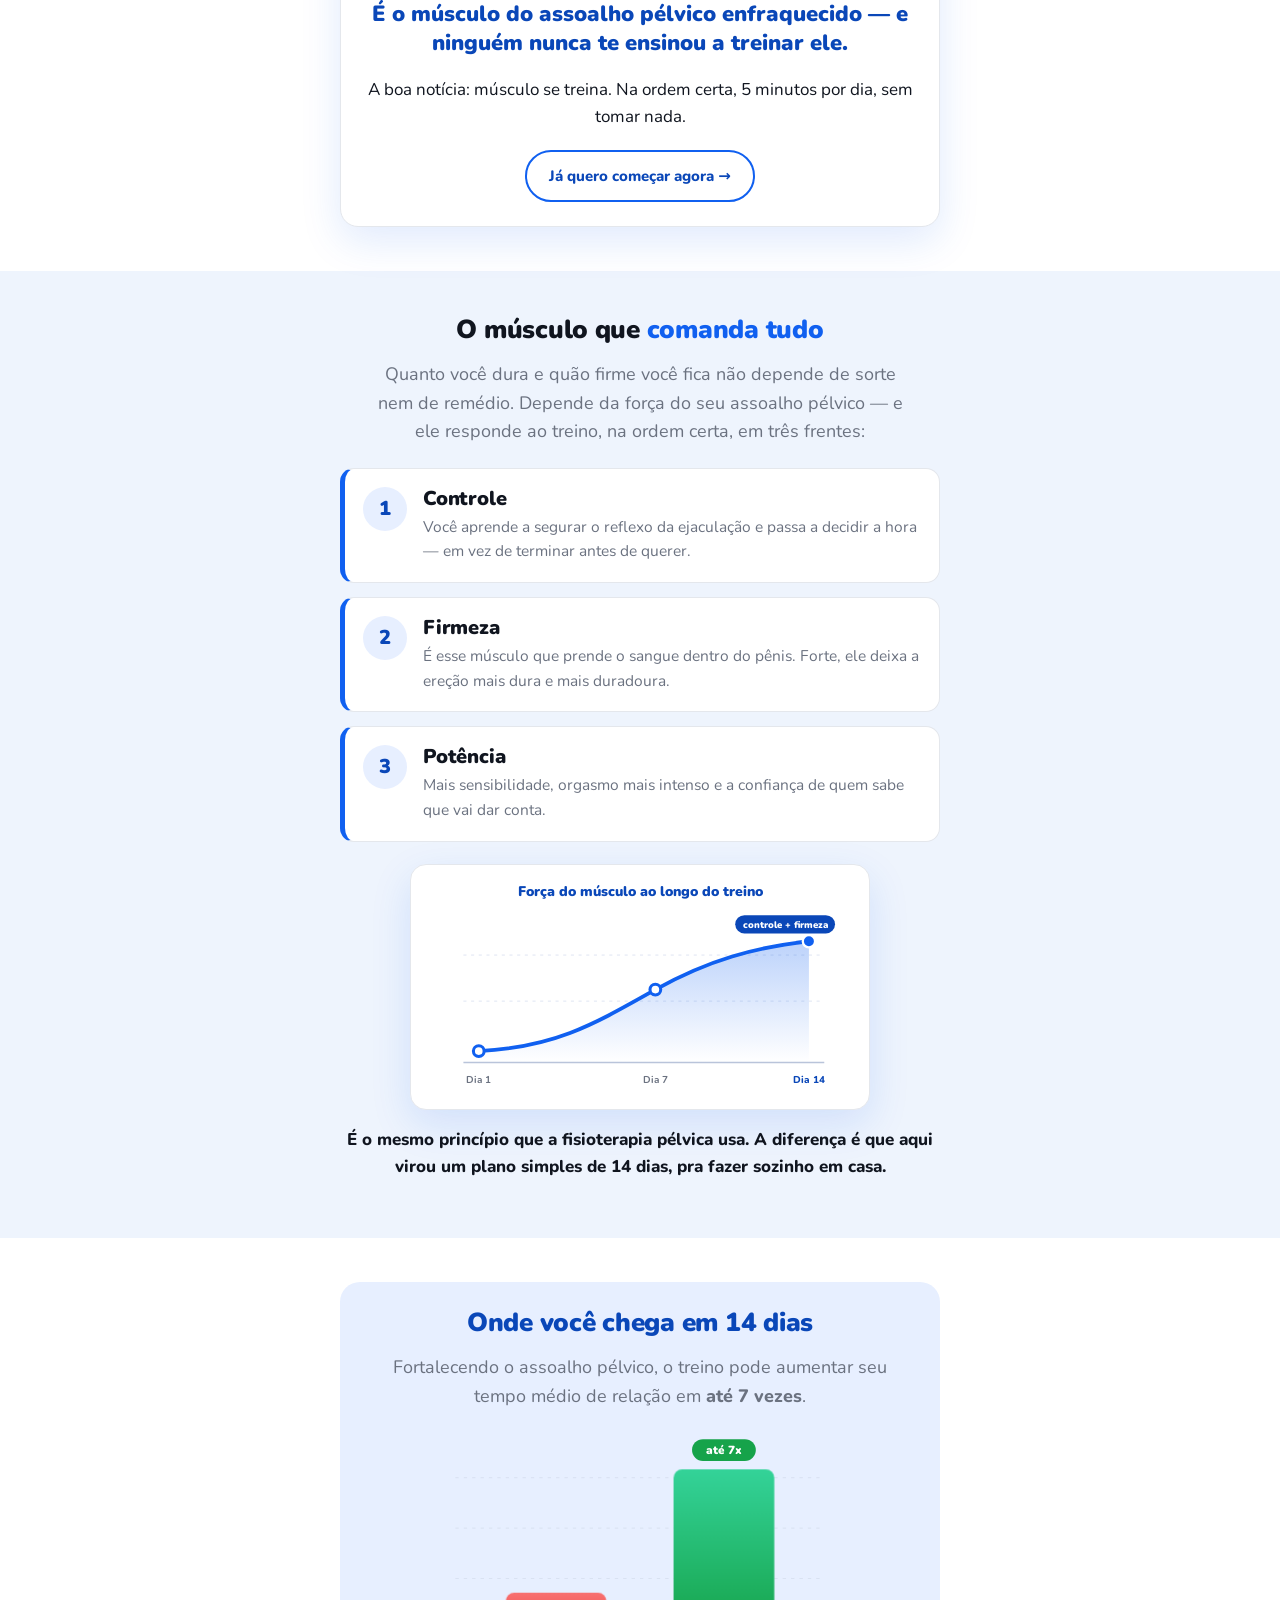
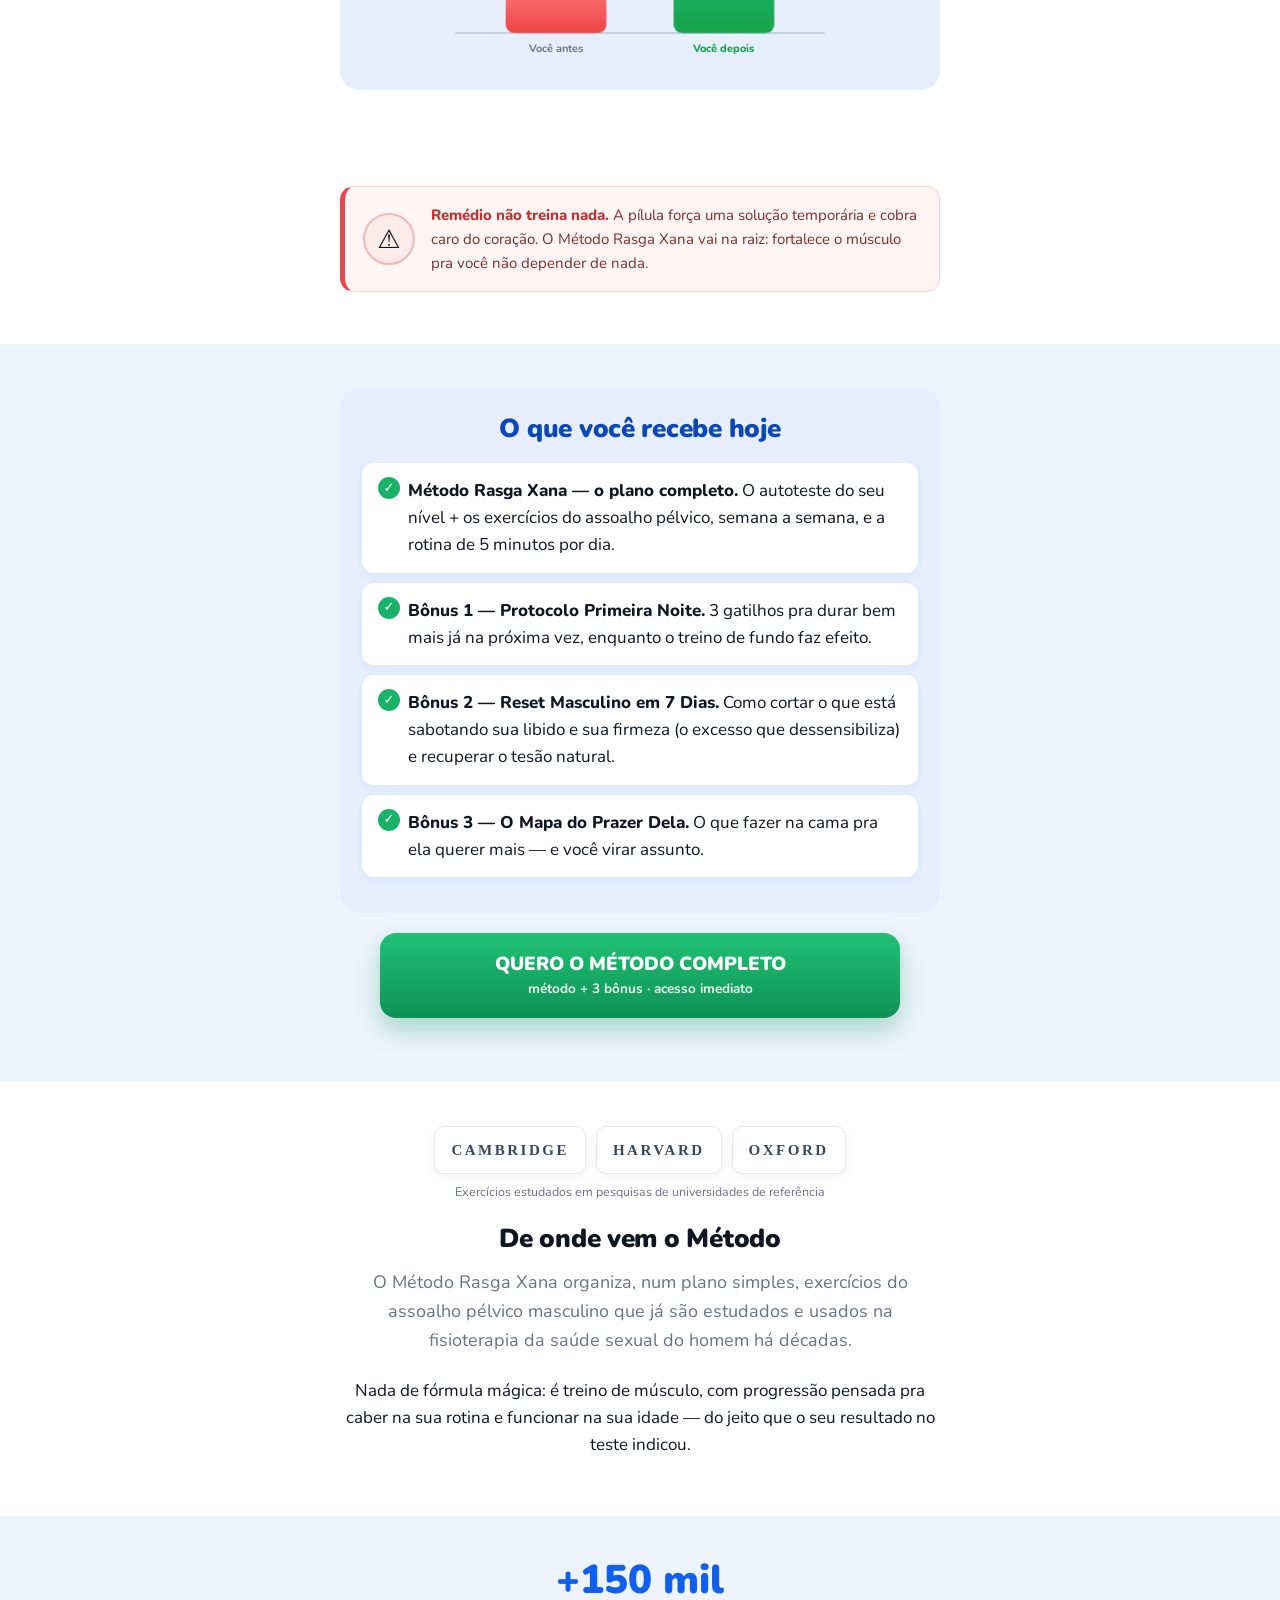
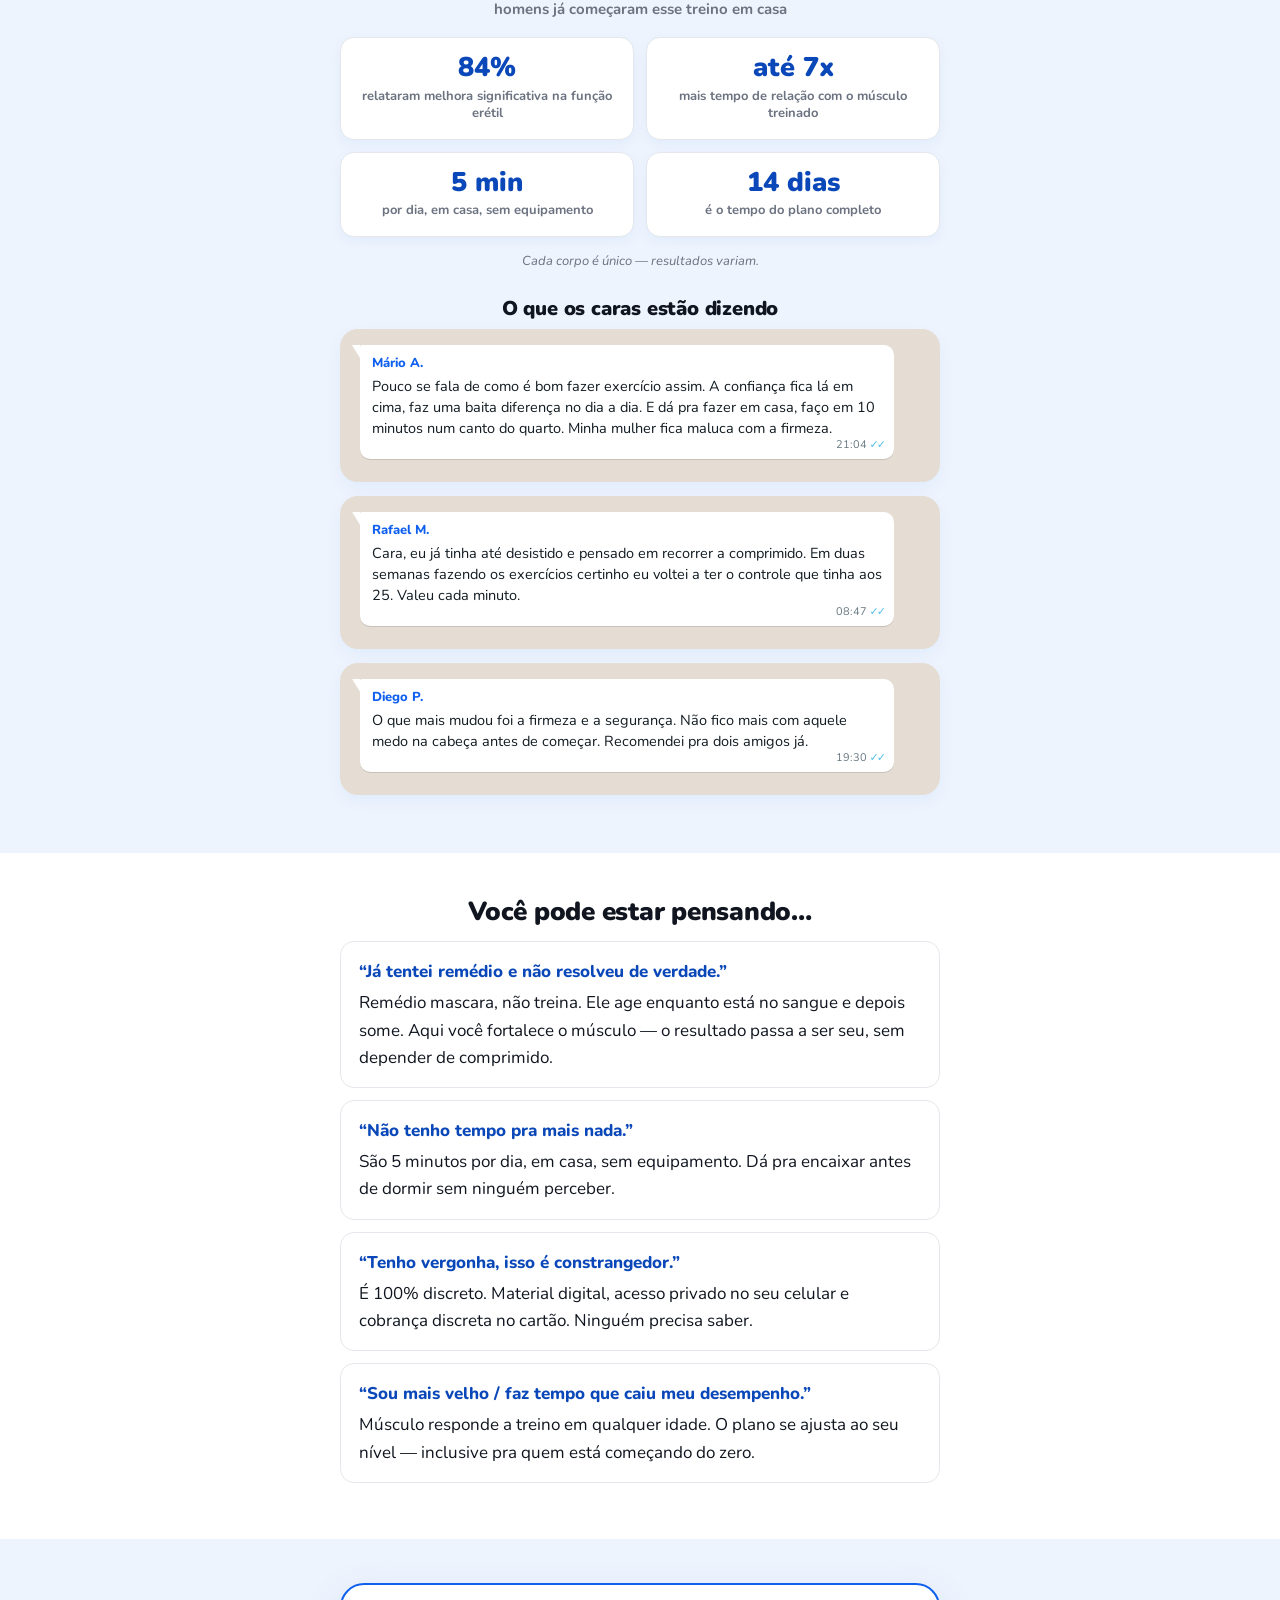
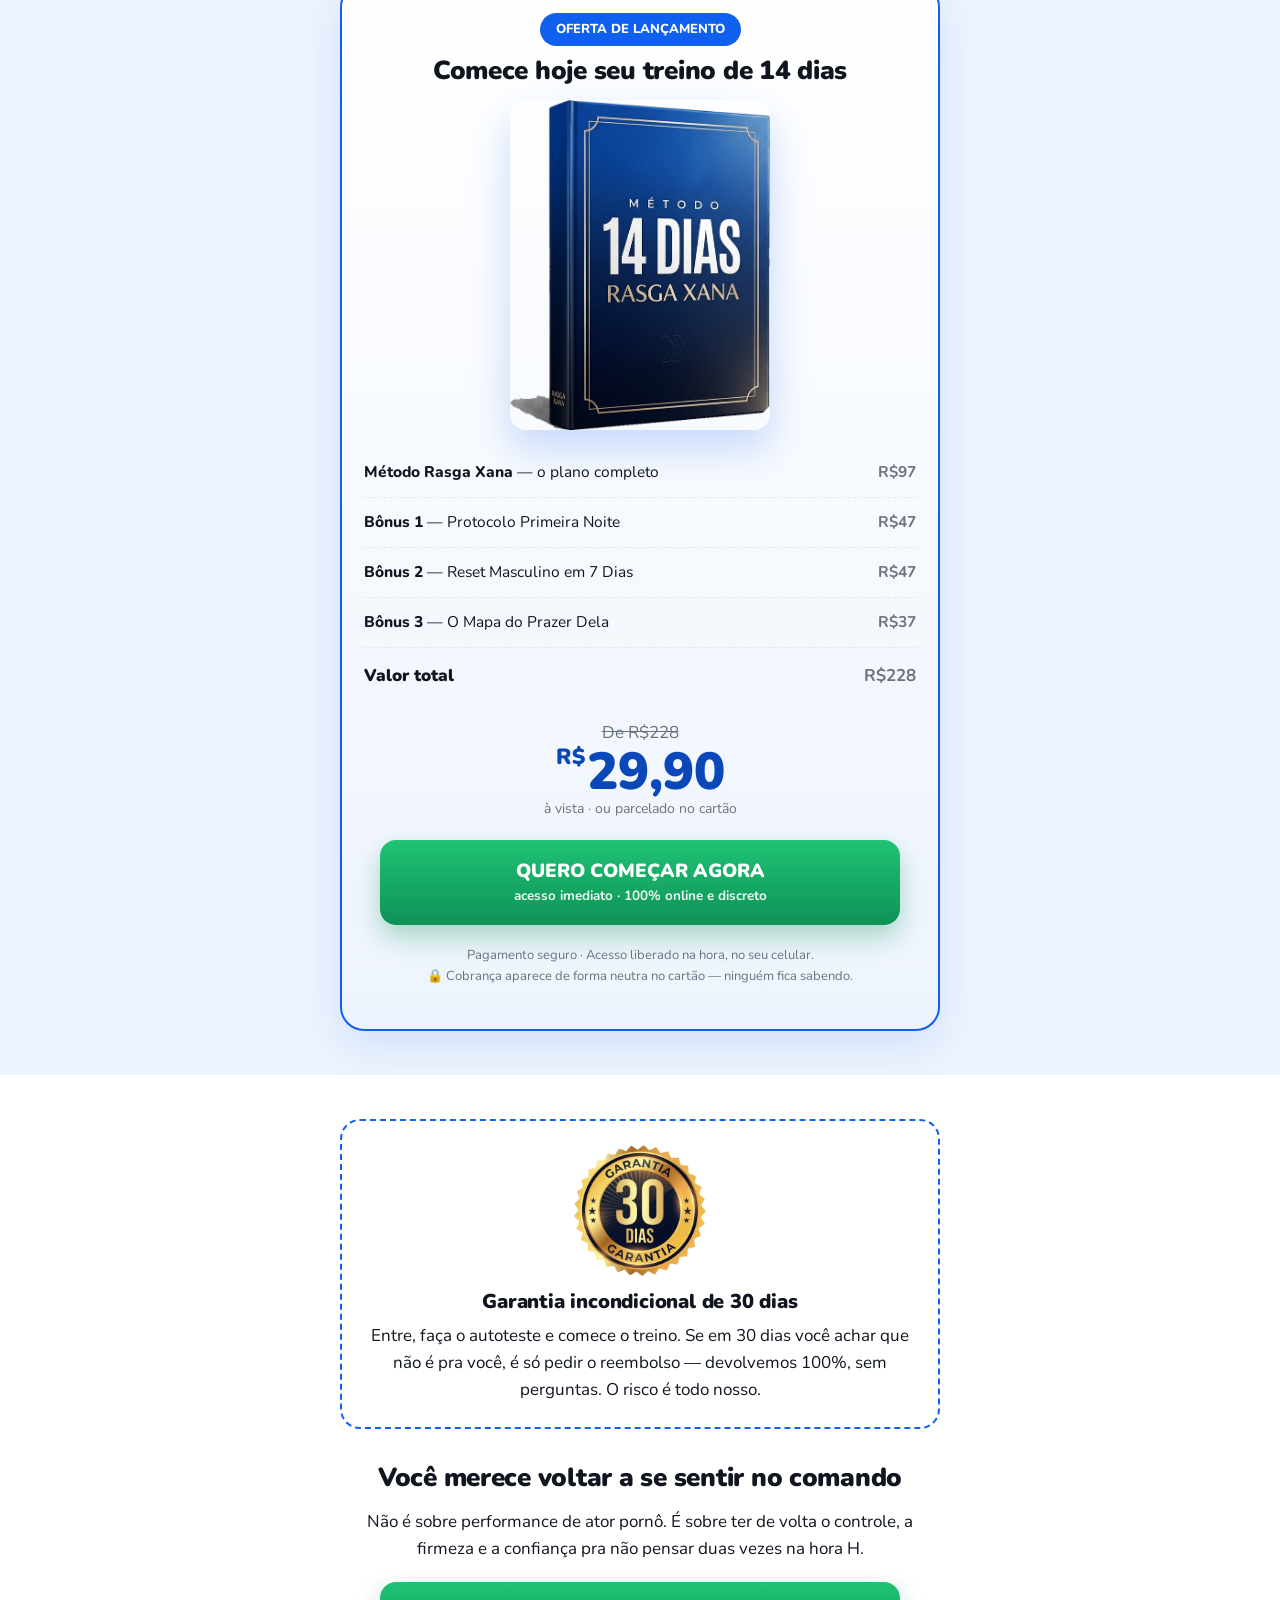
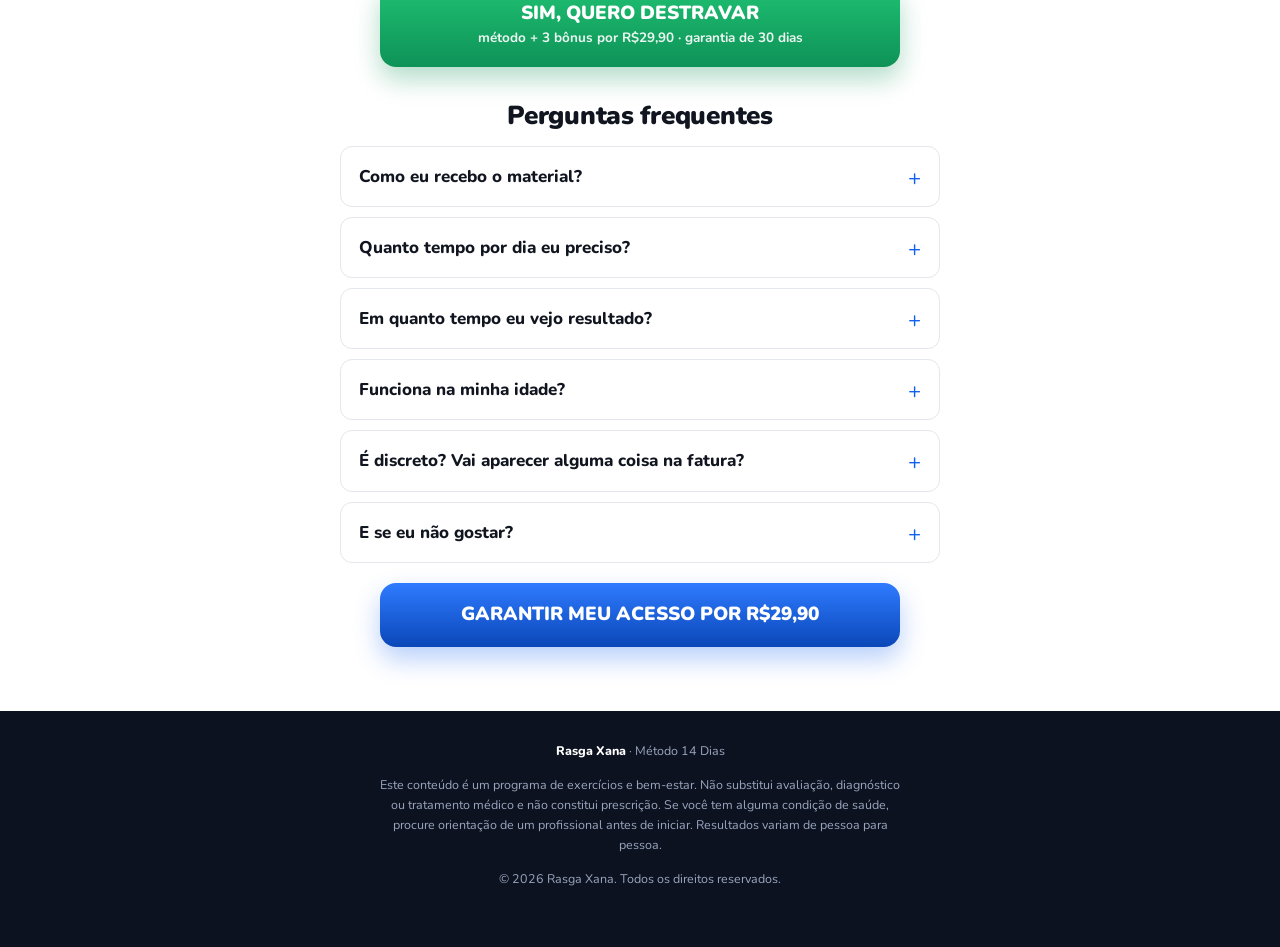
==== commit 828e3814: "Funil otimizado: quiz 16 telas (Schwartz), transição forte, tracking rx-api, admin, PV sem imagens r" ====
--- a/pv/index.html
+++ b/pv/index.html
@@ -7,7 +7,8 @@
 <title>Método Rasga Xana</title>
 <meta name="description" content="O treino de 5 minutos por dia que devolve controle e firmeza em 14 dias — em casa, sem remédio e sem efeito colateral.">
 
-<!-- [PIXEL] Meta Pixel / Utmify entram aqui quando o funil tiver tracking (não copiar os IDs do Reconexão Materna) -->
+<!-- [PIXEL] Meta Pixel / Utmify do Rasga Xana entram aqui quando existirem (não copiar os IDs do Reconexão Materna) -->
+<script src="../track.js?v=1"></script>
 
 <link rel="icon" type="image/webp" href="../imagens/logo.webp">
 <link rel="preconnect" href="https://fonts.googleapis.com">
@@ -59,6 +60,8 @@
   .cta.alt{background:linear-gradient(180deg,#2f7bff,#0a47b8);box-shadow:0 12px 26px rgba(16,96,240,.3);animation:none}
   .anchor-btn{display:inline-block;background:none;border:2px solid var(--brand);color:var(--brand-d);font-weight:800;font-size:15px;
        padding:12px 22px;border-radius:999px;text-decoration:none;margin:6px auto 0}
+  .discreet{font-size:13.5px;font-weight:700;color:#3d4759;background:#f2f6ff;border:1px solid var(--line);border-radius:10px;
+       max-width:520px;margin:-6px auto 10px;padding:9px 14px}
 
   /* identificação */
   .idcard{background:var(--paper);border:1px solid var(--line);border-radius:18px;padding:24px;box-shadow:var(--shadow)}
@@ -76,11 +79,13 @@
          font-family:'Nunito';font-weight:900;font-size:20px;display:flex;align-items:center;justify-content:center}
   .layer h3{margin-bottom:4px}
   .layer p{margin:0;color:var(--muted);font-size:15.5px}
-  .mechimg{border-radius:16px;box-shadow:var(--shadow);margin:6px auto 0;max-width:420px;width:100%}
-
-  /* anti-pílula callout */
+  .strengthcard{background:var(--paper);border:1px solid var(--line);border-radius:16px;box-shadow:var(--shadow);margin:6px auto 0;max-width:460px;padding:16px 14px 8px}
+  .strengthcard__title{text-align:center;font-weight:900;font-size:14px;color:var(--brand-d);margin-bottom:6px}
+  .strengthcard svg{width:100%;height:auto;display:block}
+
+  /* anti-pílula callout (só CSS — a notícia com imagem ficou no quiz) */
   .warn{display:flex;gap:16px;align-items:center;background:#fff5f5;border:1px solid #f6d6d6;border-left:5px solid #e5484d;border-radius:14px;padding:16px 18px;margin:8px 0}
-  .warn img{width:96px;flex:none;border-radius:10px}
+  .warn .wicon{flex:none;width:52px;height:52px;border-radius:50%;background:#fdeaea;border:2px solid #f0b9b9;display:flex;align-items:center;justify-content:center;font-size:26px}
   .warn p{margin:0;font-size:15px;color:#7a2c2f}
   .warn b{color:#c0322f}
 
@@ -93,14 +98,17 @@
          font-size:13px;font-weight:900;display:flex;align-items:center;justify-content:center;line-height:1}
   ul.deliver b{color:var(--ink)}
 
-  /* origem/autoridade */
-  .authimg{border-radius:16px;box-shadow:var(--shadow);margin:0 auto 20px;max-width:380px;width:100%;background:#fff;padding:10px}
+  /* origem/autoridade (badges tipográficos — a imagem de logos ficou no quiz) */
+  .unirow{display:flex;justify-content:center;gap:10px;flex-wrap:wrap}
+  .uni{font-family:Georgia,'Times New Roman',serif;font-weight:700;font-size:15px;letter-spacing:2.5px;color:#3d4759;background:var(--paper);border:1px solid var(--line);border-radius:10px;padding:11px 16px;box-shadow:0 4px 12px rgba(16,21,31,.05)}
 
   /* prova */
   .proofnum{text-align:center;font-family:'Nunito';font-weight:900;font-size:40px;color:var(--brand);line-height:1}
   .proofnum small{display:block;font-family:'Nunito';font-size:15px;font-weight:700;color:var(--muted);margin-top:2px}
-  .grid{display:grid;grid-template-columns:1fr;gap:14px;margin:20px 0}
-  .grid img{border-radius:14px;box-shadow:0 8px 20px rgba(0,0,0,.08);width:100%}
+  .statgrid{display:grid;grid-template-columns:1fr 1fr;gap:12px;margin:20px 0 14px}
+  .stat{background:var(--paper);border:1px solid var(--line);border-radius:14px;padding:16px 14px;text-align:center;box-shadow:0 4px 12px rgba(16,96,240,.06)}
+  .stat__n{font-family:'Nunito';font-weight:900;font-size:27px;color:var(--brand-d);line-height:1.05}
+  .stat__l{font-size:13px;color:var(--muted);font-weight:700;margin-top:5px;line-height:1.35}
 
   /* depoimentos (balão de WhatsApp) */
   .wachat{background:#e5ddd3;border-radius:18px;padding:16px 12px 14px;margin-bottom:14px;box-shadow:0 6px 16px rgba(16,96,240,.06)}
@@ -186,7 +194,8 @@
     <p class="lead">O <b>Método Rasga Xana</b> é um passo a passo de exercícios para o assoalho pélvico masculino — os mesmos músculos que decidem quanto você dura e quão firme você fica. Feito em casa, no seu tempo, sem remédio e sem efeito colateral.</p>
     <img class="heroimg" src="../imagens/img5.webp" alt="Evolução do desempenho — Dia 1, Dia 14, Dia 24">
     <a class="cta" href="#oferta">QUERO DESTRAVAR MEU DESEMPENHO<small>acesso imediato · garantia de 30 dias</small></a>
-    <p class="center" style="font-size:13px;color:var(--muted);margin-top:-6px">Programa de exercícios e bem-estar — não substitui avaliação médica.</p>
+    <p class="center discreet">🔒 100% discreto — material digital privado e cobrança neutra no cartão. Ninguém fica sabendo.</p>
+    <p class="center" style="font-size:13px;color:var(--muted);margin-top:0">Programa de exercícios e bem-estar — não substitui avaliação médica.</p>
   </div>
 </section>
 
@@ -219,7 +228,27 @@
       <div class="layer"><div class="num">2</div><div><h3>Firmeza</h3><p>É esse músculo que prende o sangue dentro do pênis. Forte, ele deixa a ereção mais dura e mais duradoura.</p></div></div>
       <div class="layer"><div class="num">3</div><div><h3>Potência</h3><p>Mais sensibilidade, orgasmo mais intenso e a confiança de quem sabe que vai dar conta.</p></div></div>
     </div>
-    <img class="mechimg" src="../imagens/img12.webp" alt="Anatomia do assoalho pélvico — músculo bulbocavernoso">
+    <div class="strengthcard">
+      <div class="strengthcard__title">Força do músculo ao longo do treino</div>
+      <svg viewBox="0 0 560 250" role="img" aria-label="Progressão da força do assoalho pélvico do dia 1 ao dia 14">
+        <defs>
+          <linearGradient id="strFill" x1="0" y1="0" x2="0" y2="1">
+            <stop offset="0" stop-color="#1060F0" stop-opacity=".28"/><stop offset="1" stop-color="#1060F0" stop-opacity="0"/>
+          </linearGradient>
+        </defs>
+        <g stroke="#D5DEEF" stroke-dasharray="4 6"><line x1="50" y1="60" x2="520" y2="60"/><line x1="50" y1="120" x2="520" y2="120"/></g>
+        <line x1="50" y1="200" x2="520" y2="200" stroke="#B9C4DA" stroke-width="2"/>
+        <path d="M70 185 C 170 180, 220 150, 300 105 C 370 66, 430 50, 500 42 L 500 200 L 70 200 Z" fill="url(#strFill)"/>
+        <path class="str-line" d="M70 185 C 170 180, 220 150, 300 105 C 370 66, 430 50, 500 42" fill="none" stroke="#1060F0" stroke-width="5" stroke-linecap="round"/>
+        <circle cx="70" cy="185" r="7" fill="#fff" stroke="#1060F0" stroke-width="4"/>
+        <circle cx="300" cy="105" r="7" fill="#fff" stroke="#1060F0" stroke-width="4"/>
+        <circle cx="500" cy="42" r="8" fill="#1060F0" stroke="#fff" stroke-width="3"/>
+        <text x="70" y="226" text-anchor="middle" font-size="13" font-weight="700" fill="#6B7280">Dia 1</text>
+        <text x="300" y="226" text-anchor="middle" font-size="13" font-weight="700" fill="#6B7280">Dia 7</text>
+        <text x="500" y="226" text-anchor="middle" font-size="13" font-weight="800" fill="#0A47B8">Dia 14</text>
+        <g><rect x="404" y="8" width="130" height="24" rx="12" fill="#0A47B8"/><text x="469" y="25" text-anchor="middle" font-size="12.5" font-weight="900" fill="#fff">controle + firmeza</text></g>
+      </svg>
+    </div>
     <p class="center" style="font-weight:800;margin-top:16px">É o mesmo princípio que a fisioterapia pélvica usa. A diferença é que aqui virou um plano simples de 14 dias, pra fazer sozinho em casa.</p>
   </div>
 </section>
@@ -253,7 +282,7 @@
 <section class="paper">
   <div class="wrap">
     <div class="warn">
-      <img src="../imagens/img11.webp" alt="Alerta sobre riscos de comprimidos de efeito rápido">
+      <div class="wicon" aria-hidden="true">⚠️</div>
       <p><b>Remédio não treina nada.</b> A pílula força uma solução temporária e cobra caro do coração. O Método Rasga Xana vai na raiz: fortalece o músculo pra você não depender de nada.</p>
     </div>
   </div>
@@ -278,8 +307,11 @@
 <!-- ============ ORIGEM / AUTORIDADE ============ -->
 <section class="paper">
   <div class="wrap">
-    <img class="authimg" src="../imagens/img14.webp" alt="Pesquisa de universidades de referência">
-    <h2 class="center">De onde vem o Método</h2>
+    <div class="unirow" aria-label="Universidades cujas pesquisas embasam os exercícios">
+      <span class="uni">CAMBRIDGE</span><span class="uni">HARVARD</span><span class="uni">OXFORD</span>
+    </div>
+    <p class="center" style="font-size:12.5px;color:var(--muted);margin-top:8px">Exercícios estudados em pesquisas de universidades de referência</p>
+    <h2 class="center" style="margin-top:22px">De onde vem o Método</h2>
     <p class="center lead">O Método Rasga Xana organiza, num plano simples, exercícios do assoalho pélvico masculino que já são estudados e usados na fisioterapia da saúde sexual do homem há décadas.</p>
     <p class="center">Nada de fórmula mágica: é treino de músculo, com progressão pensada pra caber na sua rotina e funcionar na sua idade — do jeito que o seu resultado no teste indicou.</p>
   </div>
@@ -289,10 +321,13 @@
 <section>
   <div class="wrap">
     <div class="proofnum">+150 mil<small>homens já começaram esse treino em casa</small></div>
-    <div class="grid">
-      <img src="../imagens/img10.webp" alt="Evolução da força do músculo — dia 1, 7, 14, 28">
-    </div>
-    <p class="center" style="font-size:13px;color:var(--muted);font-style:italic">84% dos homens relataram melhora significativa seguindo o plano. Cada corpo é único — resultados variam.</p>
+    <div class="statgrid">
+      <div class="stat"><div class="stat__n">84%</div><div class="stat__l">relataram melhora significativa na função erétil</div></div>
+      <div class="stat"><div class="stat__n">até 7x</div><div class="stat__l">mais tempo de relação com o músculo treinado</div></div>
+      <div class="stat"><div class="stat__n">5 min</div><div class="stat__l">por dia, em casa, sem equipamento</div></div>
+      <div class="stat"><div class="stat__n">14 dias</div><div class="stat__l">é o tempo do plano completo</div></div>
+    </div>
+    <p class="center" style="font-size:13px;color:var(--muted);font-style:italic">Cada corpo é único — resultados variam.</p>
 
     <h3 class="center" style="margin-top:26px">O que os caras estão dizendo</h3>
     <div class="wachat">
@@ -340,7 +375,7 @@
       </div>
       <!-- [CHECKOUT] trocar o href="#" pelo link real do checkout (Kiwify/Hotmart/Cakto) -->
       <a class="cta" href="#">QUERO COMEÇAR AGORA<small>acesso imediato · 100% online e discreto</small></a>
-      <p class="center" style="font-size:13px;color:var(--muted)">Pagamento seguro · Acesso liberado na hora, no seu celular.</p>
+      <p class="center" style="font-size:13px;color:var(--muted)">Pagamento seguro · Acesso liberado na hora, no seu celular.<br>🔒 Cobrança aparece de forma neutra no cartão — ninguém fica sabendo.</p>
     </div>
   </div>
 </section>
@@ -390,6 +425,17 @@
     }, { threshold: 0.4 });
     io.observe(el);
   })();
+
+  /* tracking: abriu a PV + cliques de checkout (rxTrack/rxUtm vêm do track.js) */
+  (function(){
+    if(window.rxTrack) rxTrack.view('pv');
+    var url = (window.rxCheckout && rxCheckout.url && rxCheckout.url !== '#') ? rxCheckout.url : null;
+    document.querySelectorAll('a.cta[href="#"], a.cta[href^="http"]').forEach(function(a){
+      if(a.getAttribute('href') === '#' && !url) { /* [CHECKOUT] ainda placeholder */ }
+      else if(url) a.href = window.rxUtm ? rxUtm.append(url) : url;
+      a.addEventListener('click', function(){ if(window.rxTrack) rxTrack.checkout(a.textContent.trim().slice(0,60)); });
+    });
+  })();
 </script>
 
 </body>
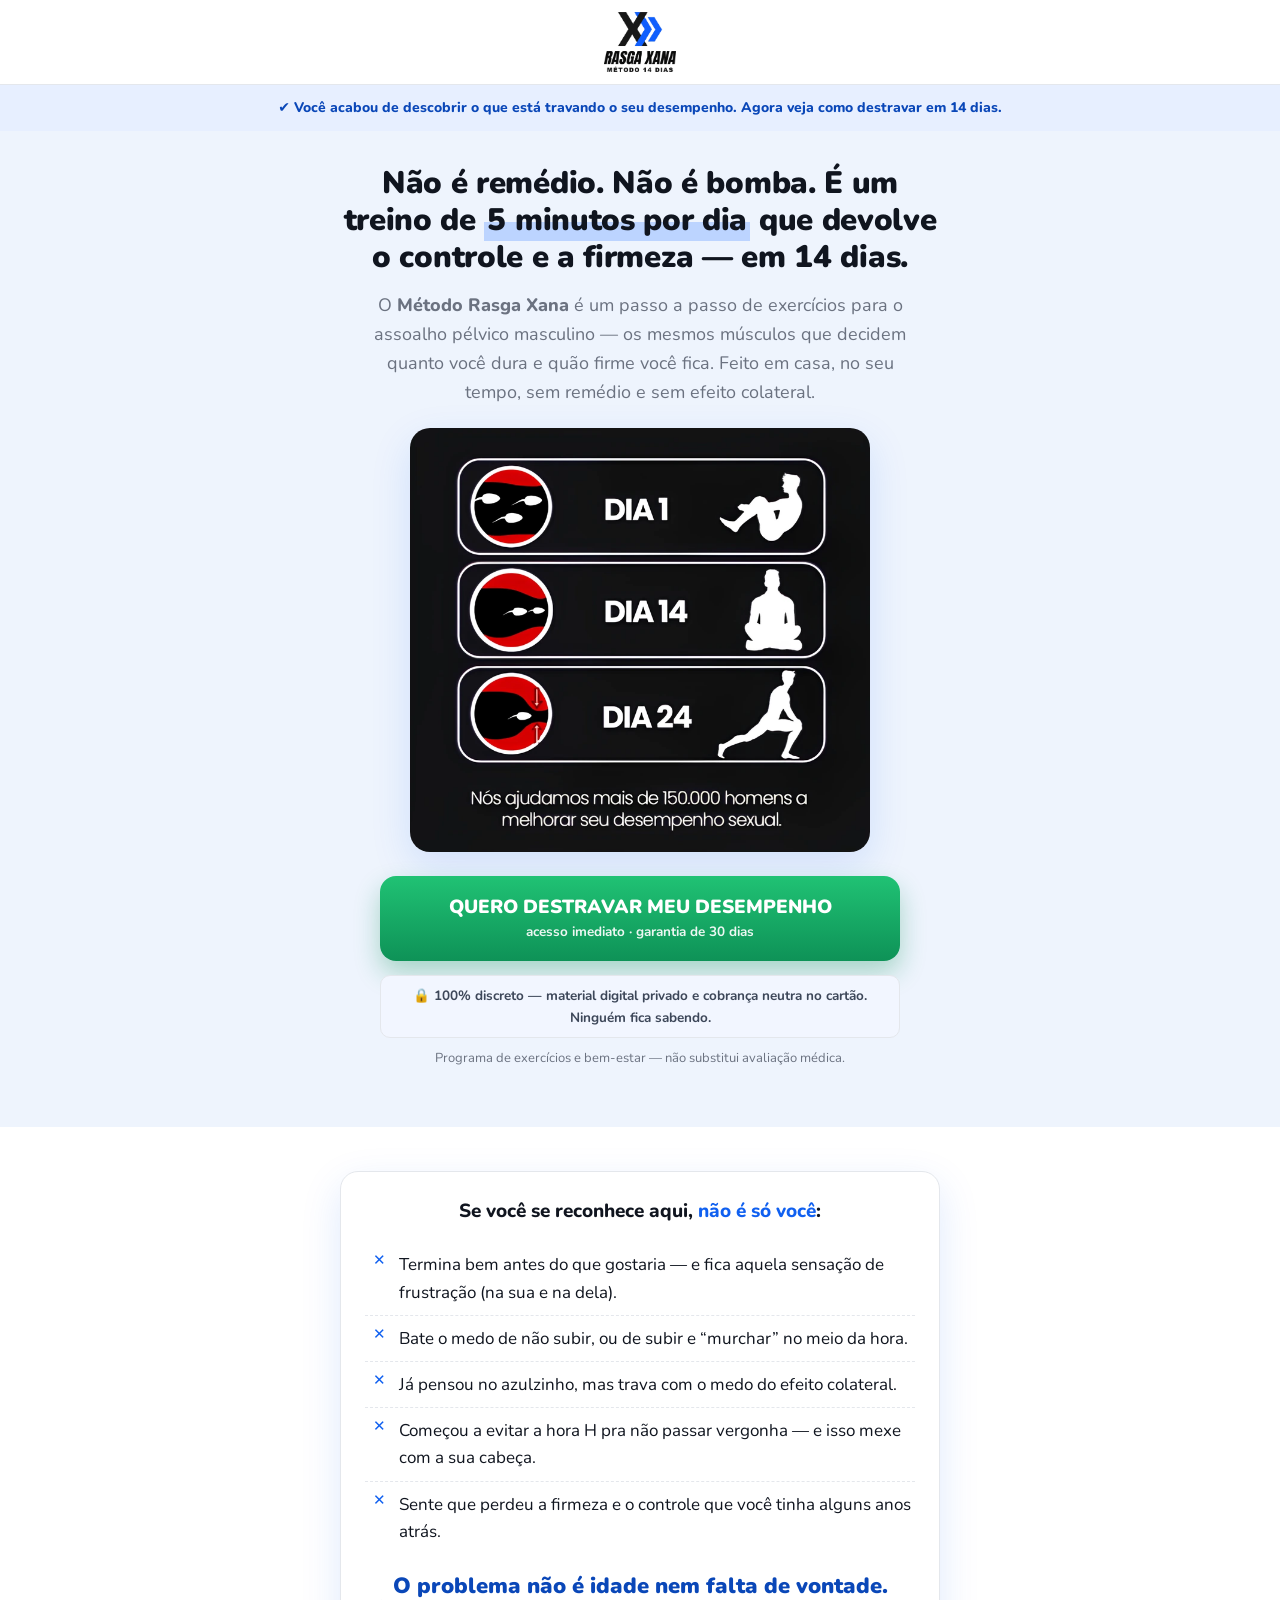
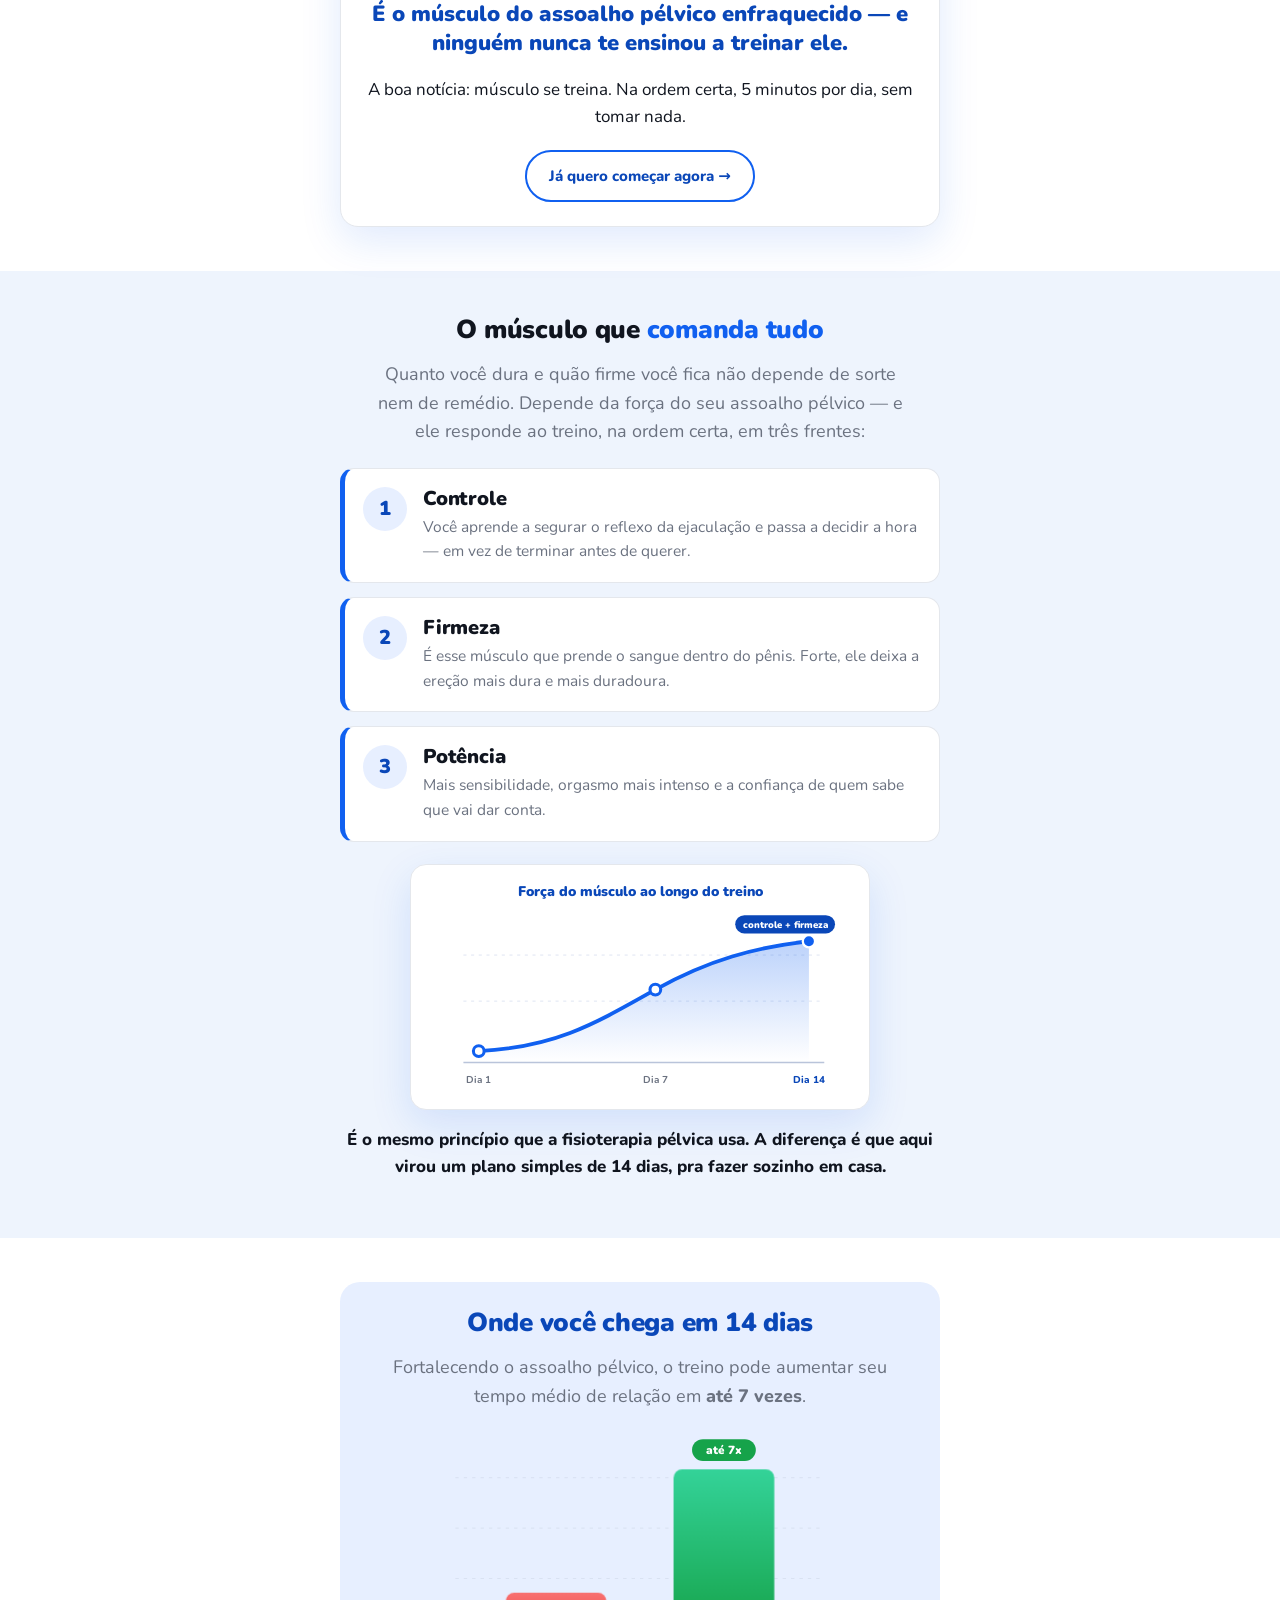
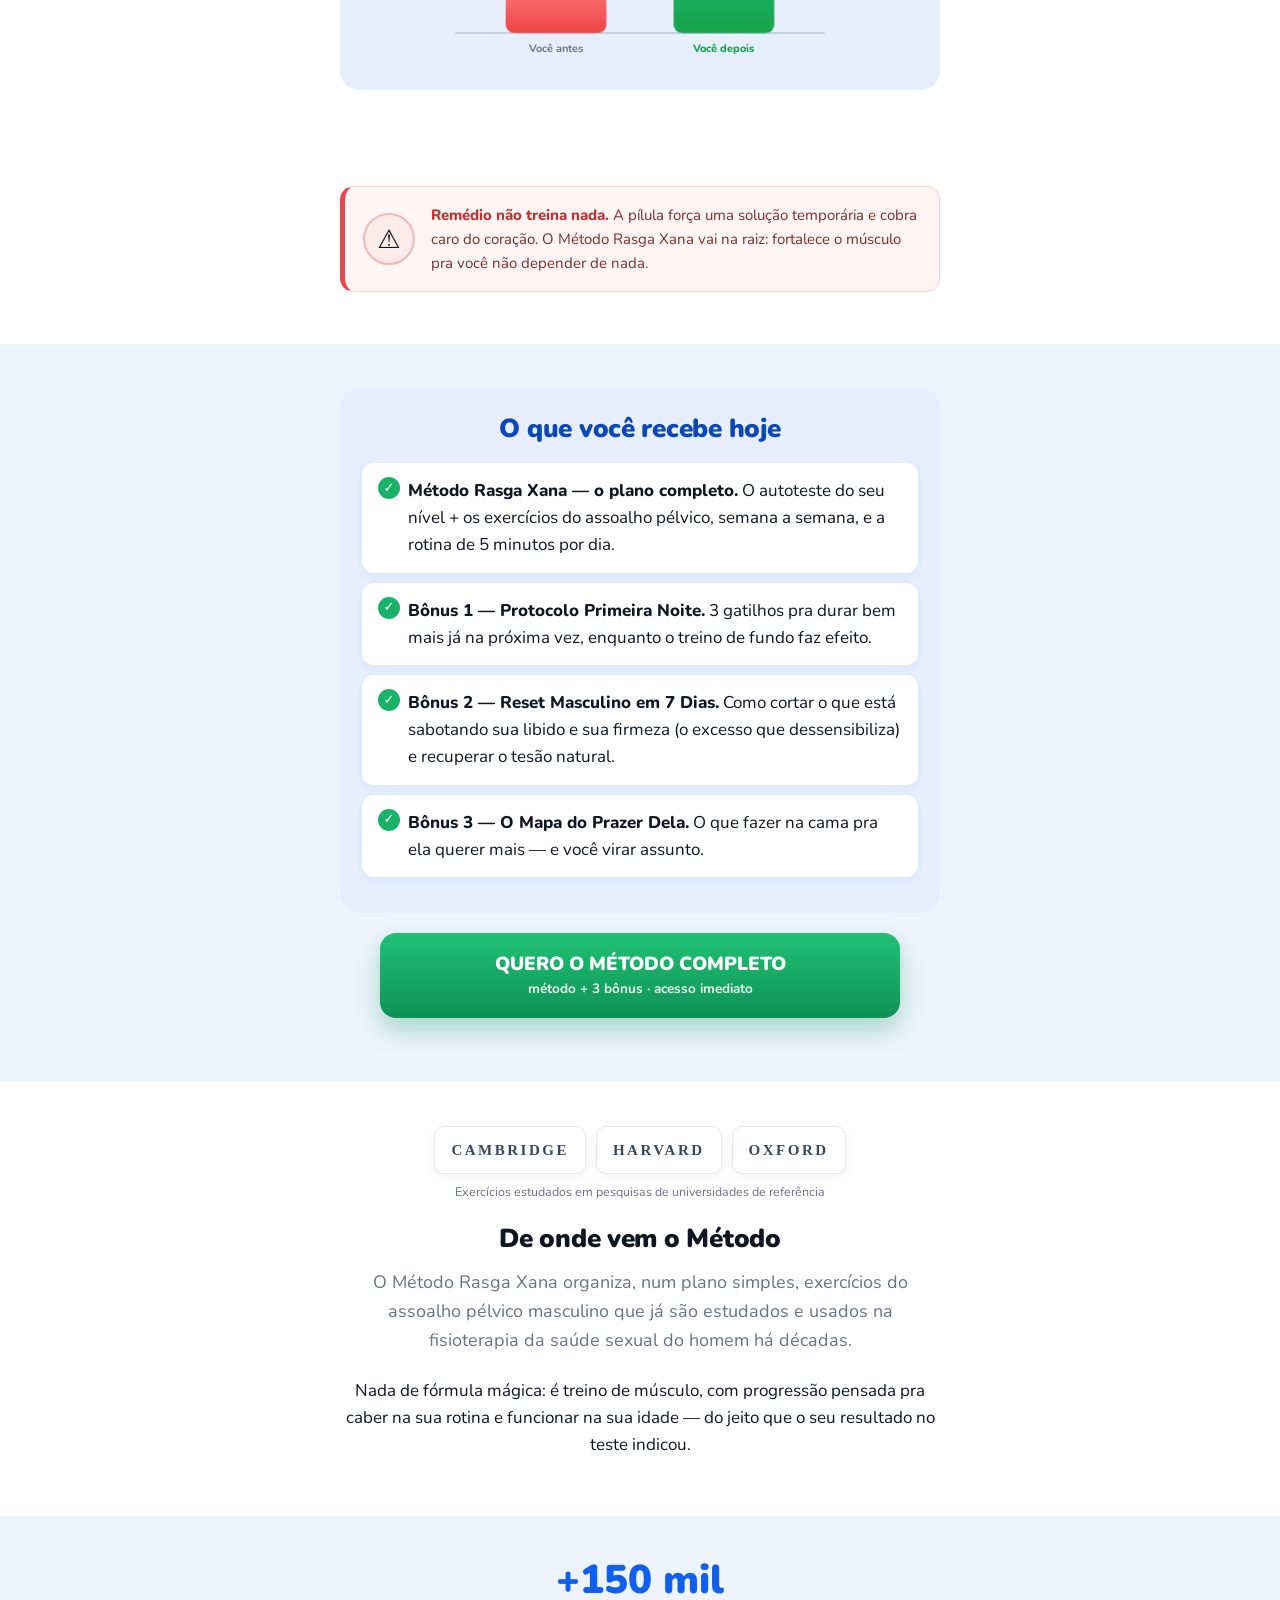
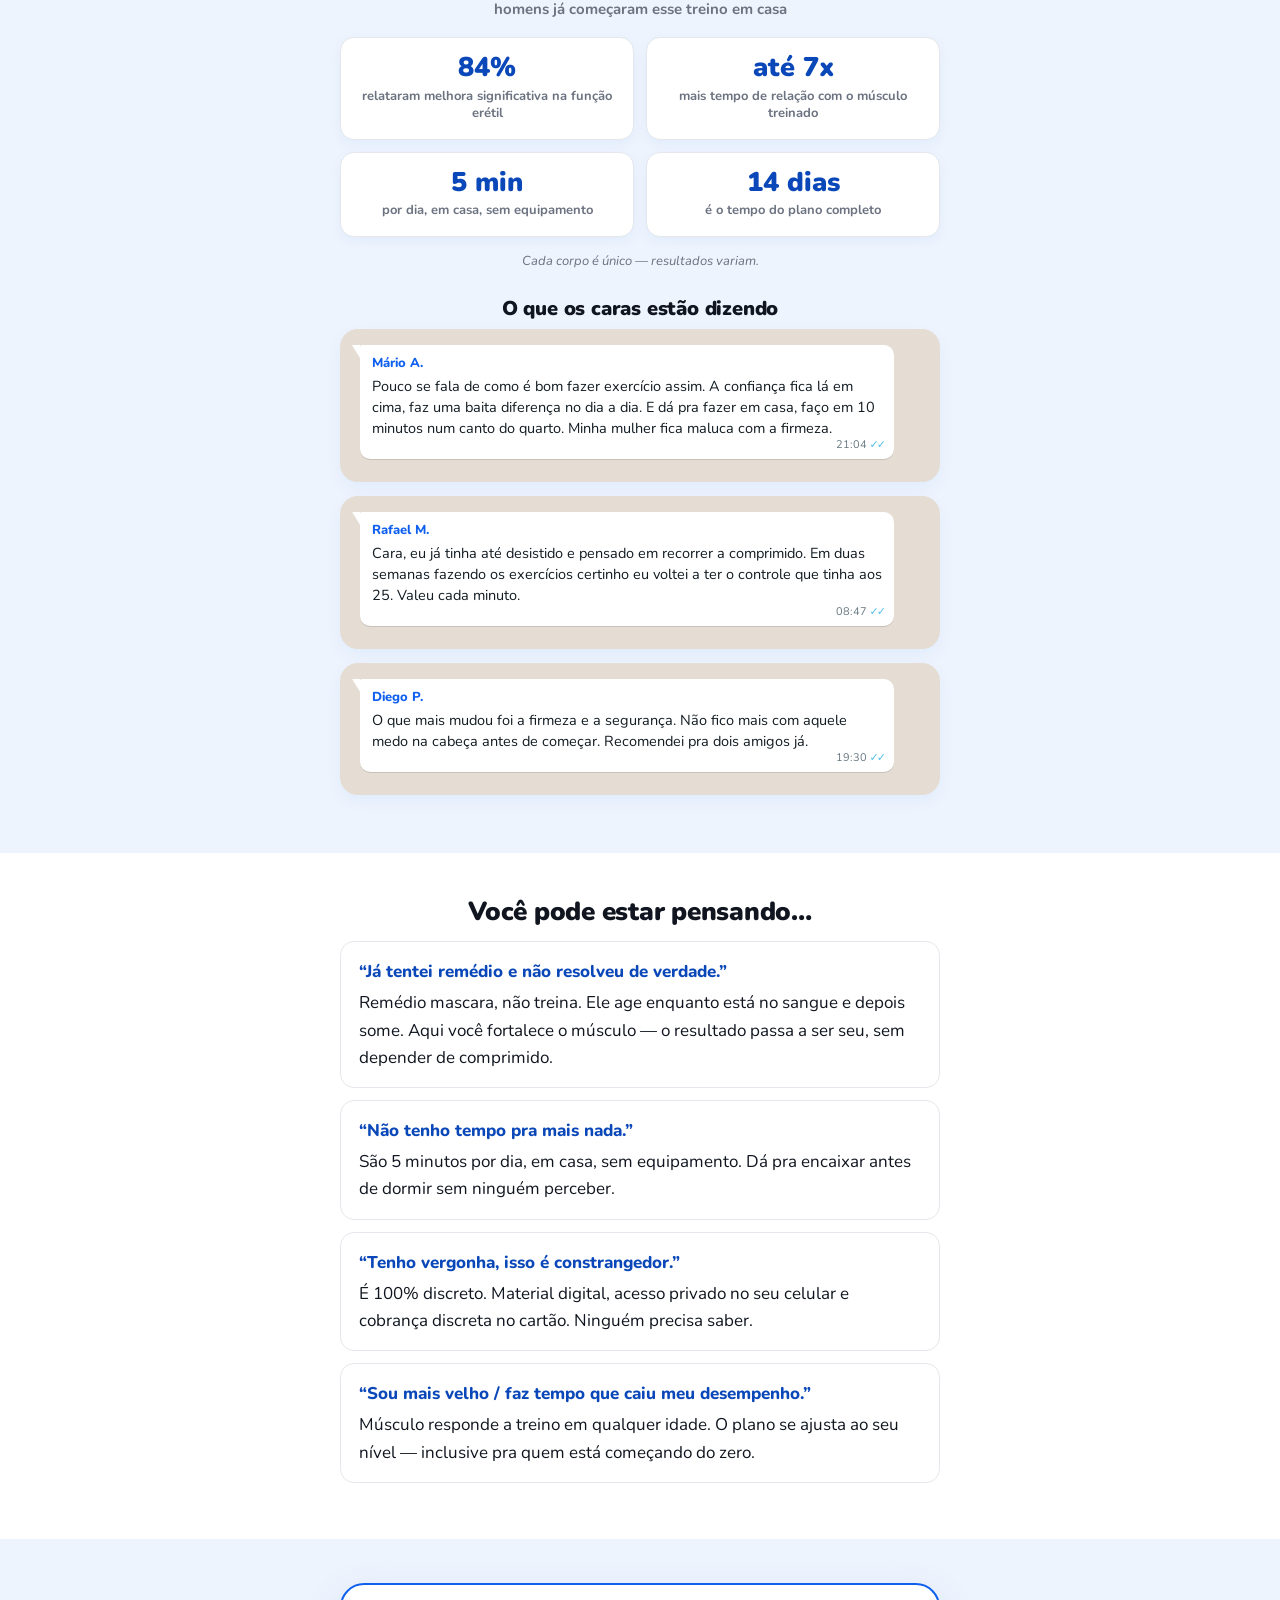
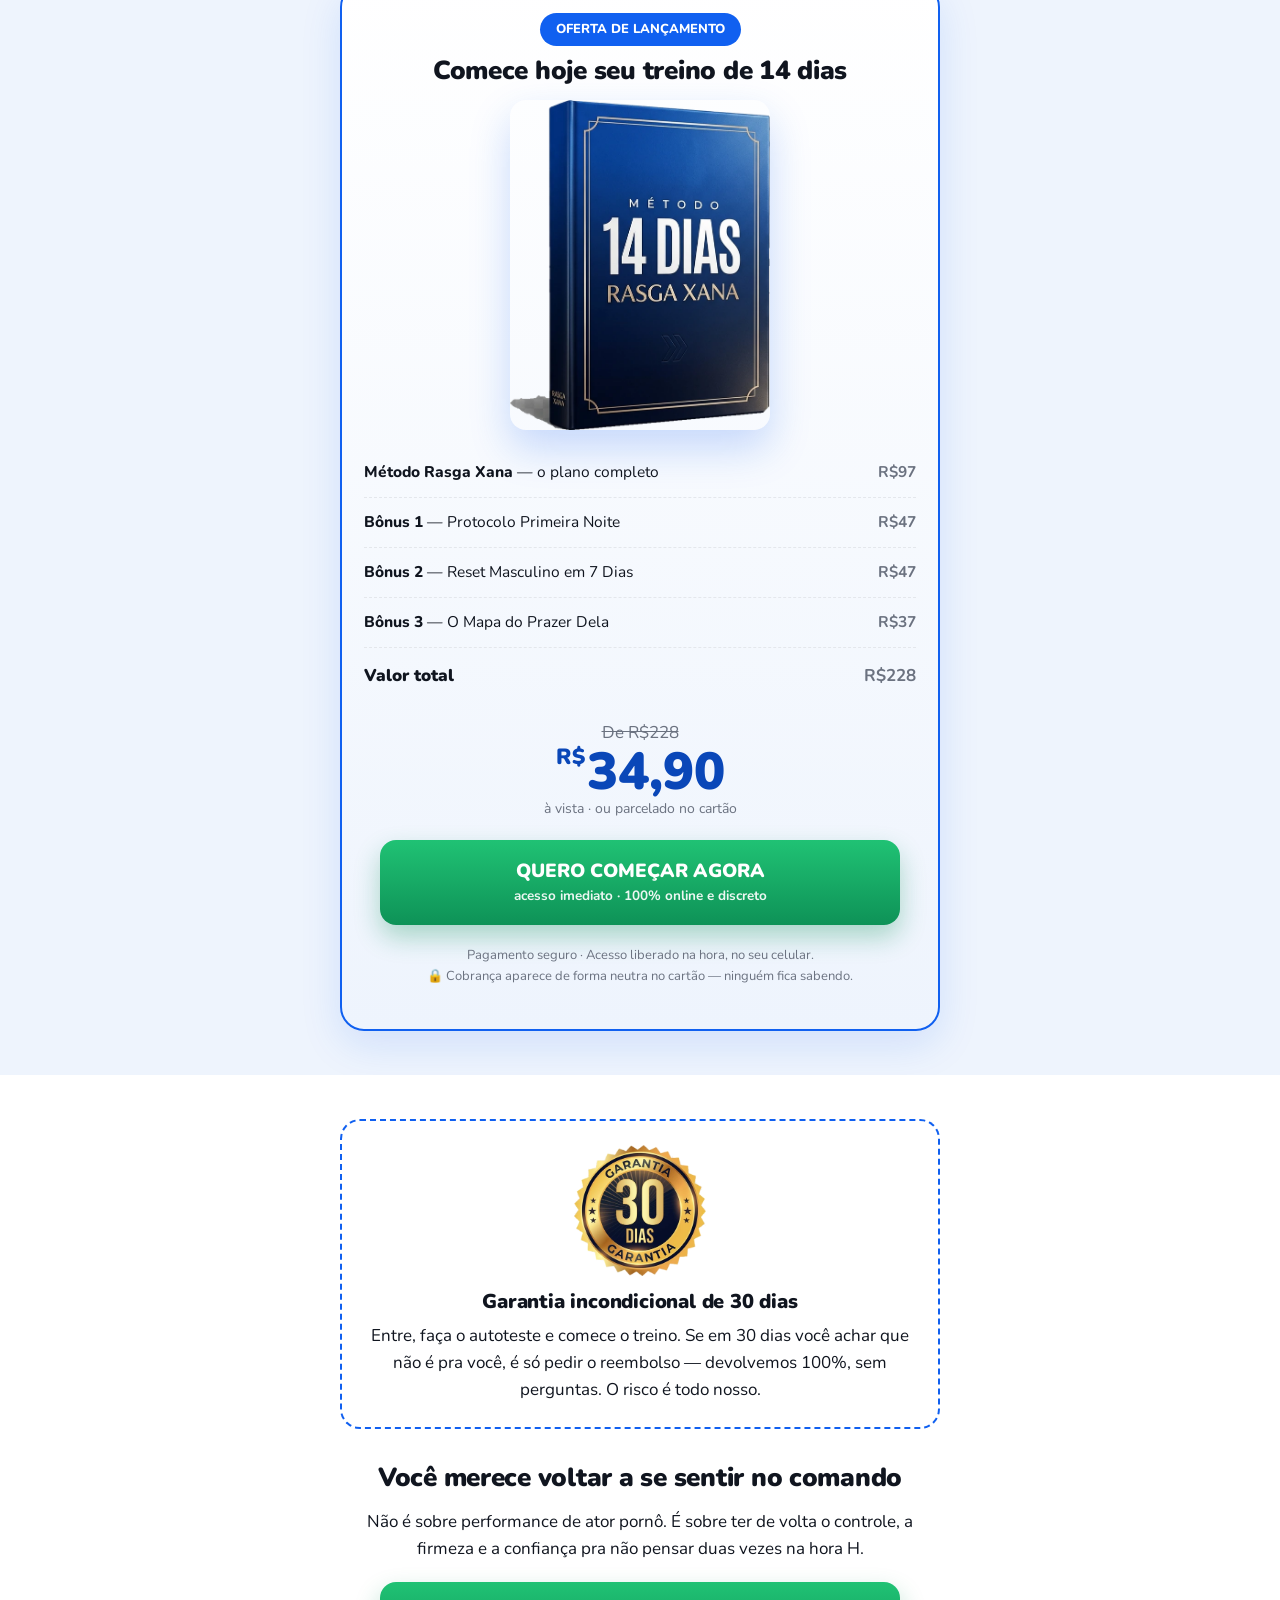
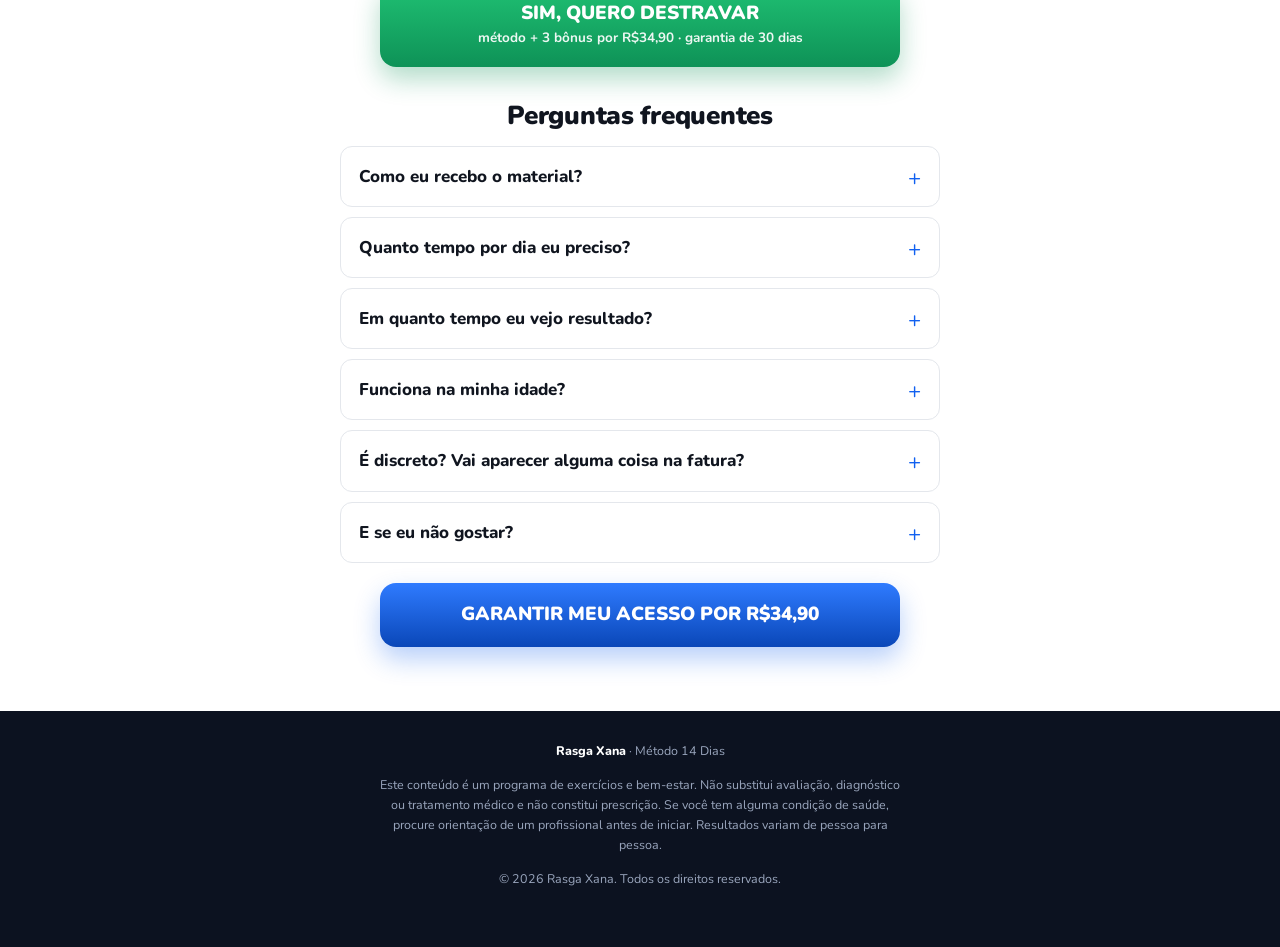
==== commit 6a5464d3: "Fix duplicação de Purchase no Meta + sincroniza site com o que está no ar - obrigado.html: remove o " ====
--- a/pv/index.html
+++ b/pv/index.html
@@ -7,8 +7,35 @@
 <title>Método Rasga Xana</title>
 <meta name="description" content="O treino de 5 minutos por dia que devolve controle e firmeza em 14 dias — em casa, sem remédio e sem efeito colateral.">
 
-<!-- [PIXEL] Meta Pixel / Utmify do Rasga Xana entram aqui quando existirem (não copiar os IDs do Reconexão Materna) -->
-<script src="../track.js?v=1"></script>
+<!-- Meta Pixel Code -->
+<script>
+!function(f,b,e,v,n,t,s)
+{if(f.fbq)return;n=f.fbq=function(){n.callMethod?
+n.callMethod.apply(n,arguments):n.queue.push(arguments)};
+if(!f._fbq)f._fbq=n;n.push=n;n.loaded=!0;n.version='2.0';
+n.queue=[];t=b.createElement(e);t.async=!0;
+t.src=v;s=b.getElementsByTagName(e)[0];
+s.parentNode.insertBefore(t,s)}(window, document,'script',
+'https://connect.facebook.net/en_US/fbevents.js');
+fbq('init', '1682342822856843');
+fbq('track', 'PageView');
+</script>
+<noscript><img height="1" width="1" style="display:none"
+src="https://www.facebook.com/tr?id=1682342822856843&ev=PageView&noscript=1"
+/></noscript>
+<!-- End Meta Pixel Code -->
+
+<!-- Utmify -->
+<script>
+  window.pixelId = "6a4ef533173411e7804ca864";
+  var a = document.createElement("script");
+  a.setAttribute("async", "");
+  a.setAttribute("defer", "");
+  a.setAttribute("src", "https://cdn.utmify.com.br/scripts/pixel/pixel.js");
+  document.head.appendChild(a);
+</script>
+
+<script src="../track.js?v=4"></script>
 
 <link rel="icon" type="image/webp" href="../imagens/logo.webp">
 <link rel="preconnect" href="https://fonts.googleapis.com">
@@ -370,7 +397,7 @@
       </ul>
       <div class="price">
         <div class="from">De R$228</div>
-        <div class="now"><small>R$</small>29,90</div>
+        <div class="now"><small>R$</small><span class="price-ab">29,90</span></div>
         <div class="cond">à vista · ou parcelado no cartão</div>
       </div>
       <!-- [CHECKOUT] trocar o href="#" pelo link real do checkout (Kiwify/Hotmart/Cakto) -->
@@ -392,7 +419,7 @@
     <h2 class="center" style="margin-top:34px">Você merece voltar a se sentir no comando</h2>
     <p class="center">Não é sobre performance de ator pornô. É sobre ter de volta o controle, a firmeza e a confiança pra não pensar duas vezes na hora H.</p>
     <!-- [CHECKOUT] -->
-    <a class="cta" href="#">SIM, QUERO DESTRAVAR<small>método + 3 bônus por R$29,90 · garantia de 30 dias</small></a>
+    <a class="cta" href="#">SIM, QUERO DESTRAVAR<small>método + 3 bônus por R$<span class="price-ab">29,90</span> · garantia de 30 dias</small></a>
 
     <h2 class="center" style="margin-top:34px">Perguntas frequentes</h2>
     <details><summary>Como eu recebo o material?</summary><div class="body">Assim que o pagamento é confirmado, você recebe o acesso por e-mail. É 100% online — abre no celular, tablet ou computador, quando e quantas vezes quiser.</div></details>
@@ -403,7 +430,7 @@
     <details><summary>E se eu não gostar?</summary><div class="body">Você tem 30 dias de garantia incondicional. Não gostou, devolvemos 100% do valor, sem perguntas.</div></details>
 
     <!-- [CHECKOUT] -->
-    <a class="cta alt" href="#">GARANTIR MEU ACESSO POR R$29,90</a>
+    <a class="cta alt" href="#">GARANTIR MEU ACESSO POR R$<span class="price-ab">29,90</span></a>
   </div>
 </section>
 
@@ -429,6 +456,11 @@
   /* tracking: abriu a PV + cliques de checkout (rxTrack/rxUtm vêm do track.js) */
   (function(){
     if(window.rxTrack) rxTrack.view('pv');
+    // preço exibido acompanha a variante do A/B (A=29,90 · B=34,90) pra bater com o checkout
+    if(window.rxCheckout && rxCheckout.value){
+      var pv = Number(rxCheckout.value).toFixed(2).replace('.',',');
+      document.querySelectorAll('.price-ab').forEach(function(el){ el.textContent = pv; });
+    }
     var url = (window.rxCheckout && rxCheckout.url && rxCheckout.url !== '#') ? rxCheckout.url : null;
     document.querySelectorAll('a.cta[href="#"], a.cta[href^="http"]').forEach(function(a){
       if(a.getAttribute('href') === '#' && !url) { /* [CHECKOUT] ainda placeholder */ }
